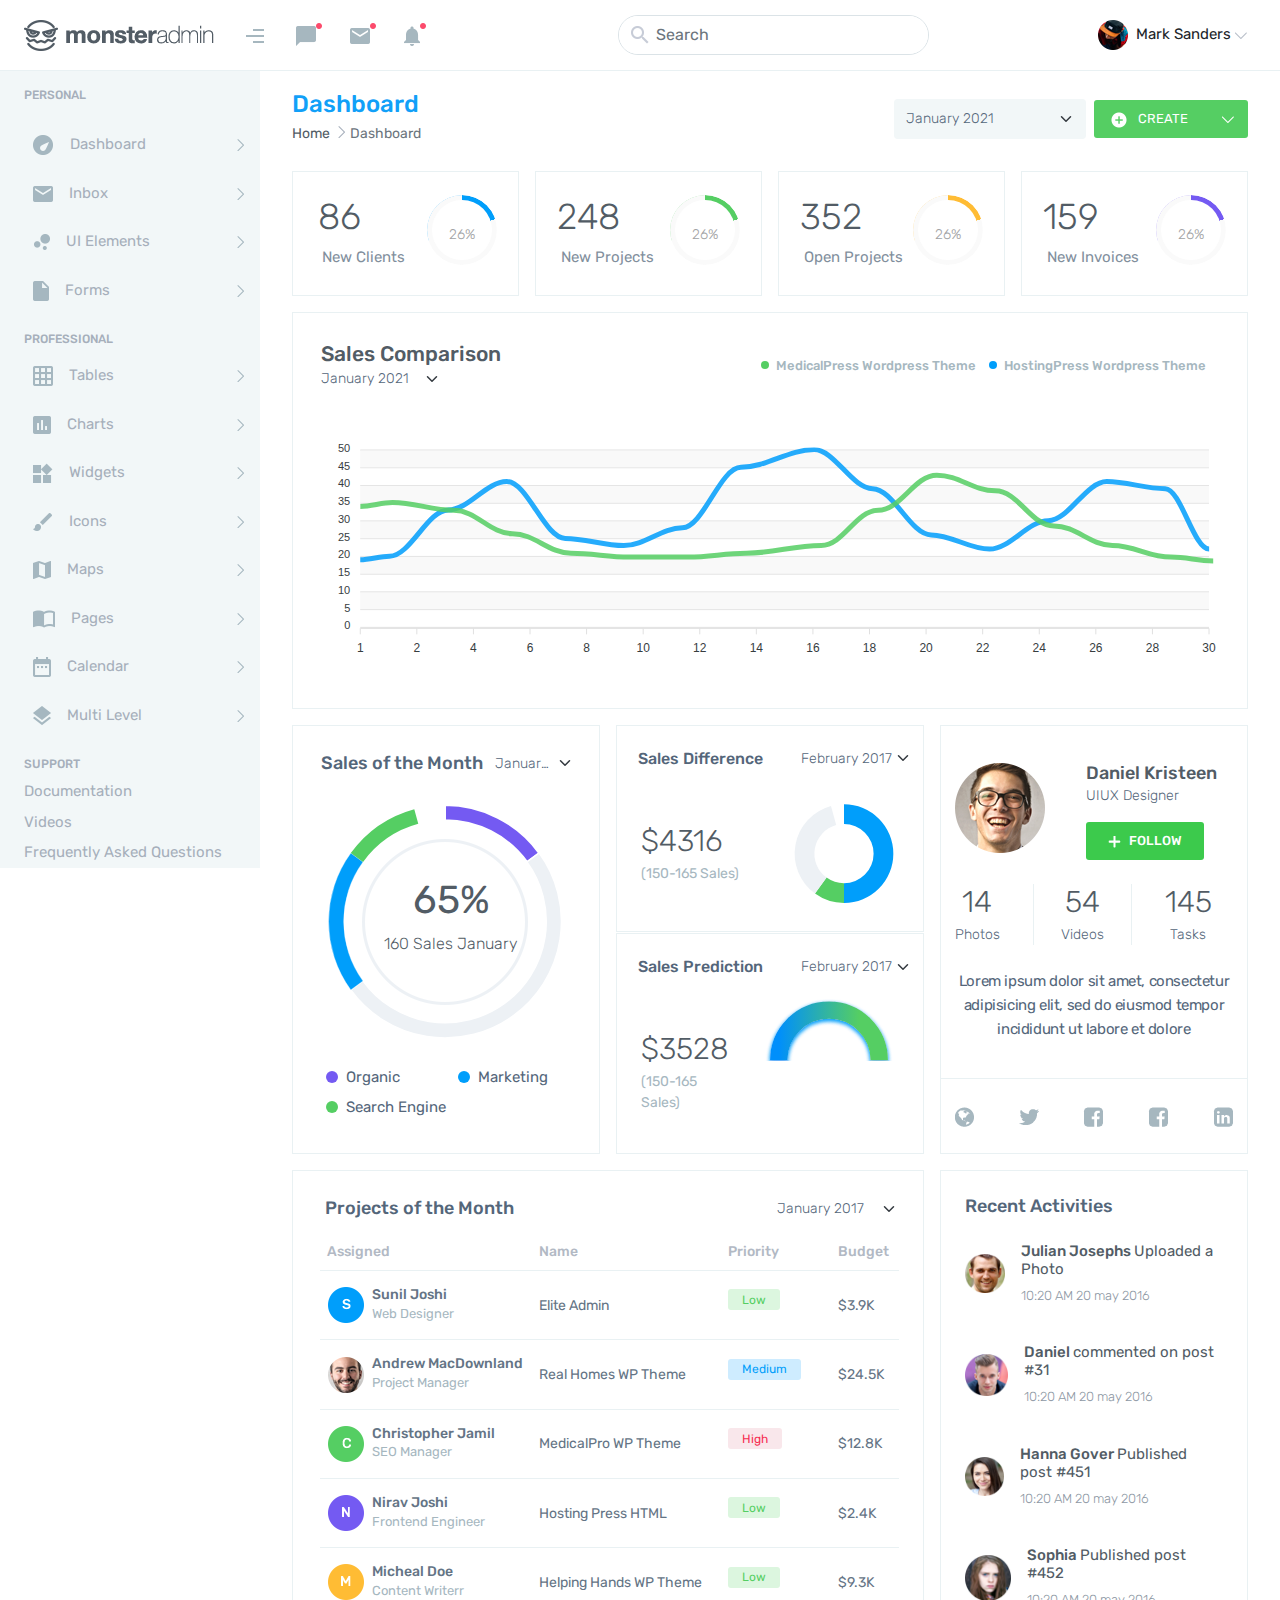
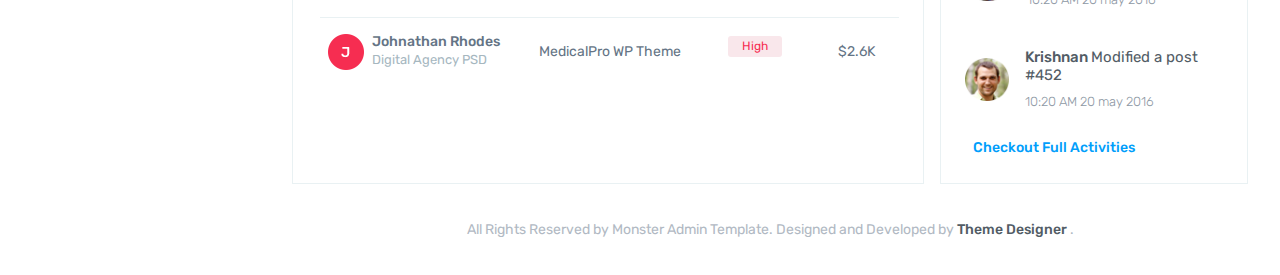
==== index.html @ 5b70e285 "Fixes." ====
<!doctype html>
<html lang="en">

<head>
  <!-- Required meta tags -->
  <meta charset="utf-8">
  <meta name="viewport" content="width=device-width, initial-scale=1">

  <!-- Bootstrap CSS -->
  <link href="css/style.min.css" rel="stylesheet">
  <link rel="stylesheet" href="https://cdnjs.cloudflare.com/ajax/libs/font-awesome/5.15.2/css/all.min.css">
  <link rel="stylesheet" href="./apexcharts-bundle/dist/apexcharts.css">
  <link rel="icon" type="image/png" href="./images/logo-icon.png" />
  <link rel="stylesheet" href="./css/css-chart.css">
  <title>Monster Admin</title>
</head>

<body>

  <header class="header-section fixed-top bg-white">
    <nav class="navbar navbar-expand-md navbar-light navbar-height p-0">
      <div class="container-fluid px-0 mx-4 position-relative">
        <div class="d-flex justify-content-between nav-width align-items-center">
          <a href="#" class="me-3 d-sm-none icon-hover toggle-sidebar"><img src="./images/collapse-btn.png" alt=""></a>
          <div class="vertically-center">
            <a class="navbar-brand set-logo" href="#"><img class="big-logo" src="./images/logo.png" alt=""><img
                class="small-logo" src="./images/logo-icon.png" alt=""></a>
          </div>
          <div class="vertically-center">
            <div class="d-none d-sm-block d-md-none"><img class="pe-2 pe-sm-3 search-icon1"
                src="./images/search-icon.png" alt="" data-bs-toggle="collapse" href="#collapseExample" role="button"
                aria-expanded="false" aria-controls="collapseExample">
            </div>
            <div>
              <button class="navbar-toggler shadow-none border-0 p-0" type="button" data-bs-toggle="collapse"
                data-bs-target="#navbarSupportedContent" aria-controls="navbarSupportedContent" aria-expanded="false"
                aria-label="Toggle navigation">
                <i class="fas fa-ellipsis-h"></i>
              </button>
            </div>
          </div>
        </div>
        <div class="collapse position-absolute nav-search-bar overflow-hidden w-100" id="collapseExample">
          <div class="input-group search-input-height">
            <span class="input-group-text bg-white border-0" id="basic-addon1"><img src="./images/search-icon.png"
                alt=""></span>
            <input type="text" class="form-control border-0 search-input shadow-none" placeholder="Search anything"
              aria-label="Username" aria-describedby="basic-addon1">
          </div>
        </div>


        <div class="collapse navbar-collapse" id="navbarSupportedContent">
          <a href="#" class="me-3 d-none d-md-block icon-hover collapse-btn"><img src="./images/collapse-btn.png"
              alt=""></a>
          <ul class="navbar-nav mb-0 d-flex flex-row">
            <li class="nav-item dropdown">
              <a class="nav-link mynav-link show-notification-dot ps-1 ps-lg-3" href="#" id="navbarDropdown"
                role="button" data-bs-toggle="dropdown" aria-expanded="false">
                <img class="icon-hover" src="./images/nav-msg.png" alt="">
              </a>
              <ul class="dropdown-menu position-absolute mydropdown-menu" aria-labelledby="navbarDropdown">
                <li><a class="dropdown-item" href="#">Action</a></li>
                <li><a class="dropdown-item" href="#">Another action</a></li>
                <li>
                  <hr class="dropdown-divider">
                </li>
                <li><a class="dropdown-item" href="#">Something else here</a></li>
              </ul>
            </li>
            <li class="nav-item dropdown">
              <a class="nav-link mynav-link show-notification-dot" href="#" id="navbarDropdown" role="button"
                data-bs-toggle="dropdown" aria-expanded="false">
                <img class="icon-hover" src="./images/nav-msgcover.png" alt="">
              </a>
              <ul class="dropdown-menu position-absolute mydropdown-menu" aria-labelledby="navbarDropdown">
                <li><a class="dropdown-item" href="#">Action</a></li>
                <li><a class="dropdown-item" href="#">Another action</a></li>
                <li>
                  <hr class="dropdown-divider">
                </li>
                <li><a class="dropdown-item" href="#">Something else here</a></li>
              </ul>
            </li>
            <li class="nav-item dropdown">
              <a class="nav-link mynav-link show-notification-dot" href="#" id="navbarDropdown" role="button"
                data-bs-toggle="dropdown" aria-expanded="false">
                <img class="icon-hover" src="./images/notification-bell.png" alt="">
              </a>
              <ul class="dropdown-menu position-absolute mydropdown-menu" aria-labelledby="navbarDropdown">
                <li><a class="dropdown-item" href="#">Action</a></li>
                <li><a class="dropdown-item" href="#">Another action</a></li>
                <li>
                  <hr class="dropdown-divider">
                </li>
                <li><a class="dropdown-item" href="#">Something else here</a></li>
              </ul>
            </li>
          </ul>
          <form action="" class="mx-auto ps-4 d-none d-md-block">
            <div class="input-group search-bar overflow-hidden ">
              <span class="input-group-text bg-white border-0 pe-2" id="basic-addon1"><img
                  src="./images/search-icon.png" alt=""></span>
              <input class="form-control border-0 shadow-none search-input" type="search" placeholder="Search"
                aria-label="Search">
            </div>
          </form>
          <div class="dropdown ms-auto ms-lg-0">
            <button class="btn shadow-none pe-0 pe-lg-2" type="button" id="dropdownMenuButton" data-bs-toggle="dropdown"
              aria-expanded="false">
              <img class="pe-1" src="./images/mark-propfile-pic.png" alt="">
              <span class="user-name d-none d-sm-inline">Mark Sanders</span>
              <img class="icon-hover" src="./images/dropdown-arrow.png" alt="">
            </button>
            <ul class="dropdown-menu dropdown-menu-end profile-dropdown-menu" aria-labelledby="dropdownMenuButton">
              <li><a class="dropdown-item" href="#">Action</a></li>
              <li><a class="dropdown-item" href="#">Another action</a></li>
              <li><a class="dropdown-item" href="#">Something else here</a></li>
            </ul>
          </div>
        </div>
      </div>
    </nav>
  </header>
  <!-----------------------------------------------
    Start sidebar
  ------------------------------------------------->
  <aside class="side-bar position-fixed minimize-sidebar">
    <div>
      <ul class="sidebar-style p-0">
        <li>
          <div class="d-flex w-100 sidebar-link ps-0 align-items-center">
            <span class="sidebar-title ps-4">PERSONAL</span>
            <span class="nav-small-cap">...</span>
          </div>
        </li>
        <li class="side-li ">
          <a href="#" class="text-decoration-none sidebar-link d-flex justify-content-between align-items-center">
            <div>
              <img class="icon-gap" src="./images/dashboard.png" alt="">
              <span>Dashboard</span>
            </div>
            <div><img class="me-3" src="./images/right-arrow.png" alt=""><img class="me-3 d-none blue-arrow"
                src="./images/dropdown-arrow.png" alt=""></div>
          </a>
          <ul class="list-style-none d-none">
            <li>
              <div class="d-flex justify-content-between w-100 side-sublink align-items-center">
                <a href="#" class="text-decoration-none sidebar-sublink">Minimal Version</a>
              </div>
              <div class="d-flex justify-content-between w-100 side-sublink align-items-center">
                <a href="#" class="text-decoration-none sidebar-sublink">Complexed One</a>
              </div>
              <div class="d-flex justify-content-between w-100 side-sublink align-items-center">
                <a href="#" class="text-decoration-none sidebar-sublink">Simple Version</a>
              </div>
            </li>
          </ul>
        </li>
        <li class="side-li">
          <a href="#" class="text-decoration-none sidebar-link d-flex justify-content-between align-items-center">
            <div>
              <img class="icon-gap" src="./images/inbox.png" alt="">
              <span>Inbox</span>
            </div>
            <div><img class="me-3" src="./images/right-arrow.png" alt=""><img class="me-3 d-none blue-arrow"
                src="./images/dropdown-arrow.png" alt=""></div>
          </a>
          <ul class="list-style-none d-none">
            <li>
              <div class="d-flex justify-content-between w-100 side-sublink align-items-center">
                <a href="#" class="text-decoration-none sidebar-sublink">Minimal Version</a>
              </div>
              <div class="d-flex justify-content-between w-100 side-sublink align-items-center">
                <a href="#" class="text-decoration-none sidebar-sublink">Complexed One</a>
              </div>
              <div class="d-flex justify-content-between w-100 side-sublink align-items-center">
                <a href="#" class="text-decoration-none sidebar-sublink">Simple Version</a>
              </div>
            </li>
          </ul>
        </li>
        <li class="side-li">
          <a href="#" class="text-decoration-none sidebar-link d-flex justify-content-between align-items-center">
            <div>
              <img class="icon-gap" src="./images/ui-elements.png" alt="">
              <span>UI Elements</span>
            </div>
            <div><img class="me-3" src="./images/right-arrow.png" alt=""><img class="me-3 d-none blue-arrow"
                src="./images/dropdown-arrow.png" alt=""></div>
          </a>
          <ul class="list-style-none d-none">
            <li>
              <div class="d-flex justify-content-between w-100 side-sublink align-items-center">
                <a href="#" class="text-decoration-none sidebar-sublink">Minimal Version</a>
              </div>
              <div class="d-flex justify-content-between w-100 side-sublink align-items-center">
                <a href="#" class="text-decoration-none sidebar-sublink">Complexed One</a>
              </div>
              <div class="d-flex justify-content-between w-100 side-sublink align-items-center">
                <a href="#" class="text-decoration-none sidebar-sublink">Simple Version</a>
              </div>
            </li>
          </ul>
        </li>
        <li class="side-li">
          <a href="#" class="text-decoration-none sidebar-link d-flex justify-content-between align-items-center">
            <div>
              <img class="icon-gap" src="./images/forms.png" alt="">
              <span>Forms</span>
            </div>
            <div><img class="me-3" src="./images/right-arrow.png" alt=""><img class="me-3 d-none blue-arrow"
                src="./images/dropdown-arrow.png" alt=""></div>
          </a>
          <ul class="list-style-none d-none">
            <li>
              <div class="d-flex justify-content-between w-100 side-sublink align-items-center">
                <a href="#" class="text-decoration-none sidebar-sublink">Minimal Version</a>
              </div>
              <div class="d-flex justify-content-between w-100 side-sublink align-items-center">
                <a href="#" class="text-decoration-none sidebar-sublink">Complexed One</a>
              </div>
              <div class="d-flex justify-content-between w-100 side-sublink align-items-center">
                <a href="#" class="text-decoration-none sidebar-sublink">Simple Version</a>
              </div>
            </li>
          </ul>
        </li>
        <li class="nav-divider"></li>
        <li>
          <div class="d-flex w-100 side-li align-items-center">
            <span class="sidebar-title ps-4">PROFESSIONAL</span>
            <span class="nav-small-cap">...</span>
          </div>
        </li>
        <li class="side-li">
          <a href="#" class="text-decoration-none sidebar-link d-flex justify-content-between align-items-center">
            <div>
              <img class="icon-gap" src="./images/tables.png" alt="">
              <span>Tables</span>
            </div>
            <div><img class="me-3" src="./images/right-arrow.png" alt=""><img class="me-3 d-none blue-arrow"
                src="./images/dropdown-arrow.png" alt=""></div>
          </a>
          <ul class="list-style-none d-none">
            <li>
              <div class="d-flex justify-content-between w-100 side-sublink align-items-center">
                <a href="#" class="text-decoration-none sidebar-sublink">Minimal Version</a>
              </div>
              <div class="d-flex justify-content-between w-100 side-sublink align-items-center">
                <a href="#" class="text-decoration-none sidebar-sublink">Complexed One</a>
              </div>
              <div class="d-flex justify-content-between w-100 side-sublink align-items-center">
                <a href="#" class="text-decoration-none sidebar-sublink">Simple Version</a>
              </div>
            </li>
          </ul>
        </li>
        <li class="side-li">
          <a href="#" class="text-decoration-none sidebar-link d-flex justify-content-between align-items-center">
            <div>
              <img class="icon-gap" src="./images/charts.png" alt="">
              <span>Charts</span>
            </div>
            <div><img class="me-3" src="./images/right-arrow.png" alt=""><img class="me-3 d-none blue-arrow"
                src="./images/dropdown-arrow.png" alt=""></div>
          </a>
          <ul class="list-style-none d-none">
            <li>
              <div class="d-flex justify-content-between w-100 side-sublink align-items-center">
                <a href="#" class="text-decoration-none sidebar-sublink">Minimal Version</a>
              </div>
              <div class="d-flex justify-content-between w-100 side-sublink align-items-center">
                <a href="#" class="text-decoration-none sidebar-sublink">Complexed One</a>
              </div>
              <div class="d-flex justify-content-between w-100 side-sublink align-items-center">
                <a href="#" class="text-decoration-none sidebar-sublink">Simple Version</a>
              </div>
            </li>
          </ul>
        </li>
        <li class="side-li">
          <a href="#" class="text-decoration-none sidebar-link d-flex justify-content-between align-items-center">
            <div>
              <img class="icon-gap" src="./images/widgets.png" alt="">
              <span>Widgets</span>
            </div>
            <div><img class="me-3" src="./images/right-arrow.png" alt=""><img class="me-3 d-none blue-arrow"
                src="./images/dropdown-arrow.png" alt=""></div>
          </a>
          <ul class="list-style-none d-none">
            <li>
              <div class="d-flex justify-content-between w-100 side-sublink align-items-center">
                <a href="#" class="text-decoration-none sidebar-sublink">Minimal Version</a>
              </div>
              <div class="d-flex justify-content-between w-100 side-sublink align-items-center">
                <a href="#" class="text-decoration-none sidebar-sublink">Complexed One</a>
              </div>
              <div class="d-flex justify-content-between w-100 side-sublink align-items-center">
                <a href="#" class="text-decoration-none sidebar-sublink">Simple Version</a>
              </div>
            </li>
          </ul>
        </li>
        <li class="side-li">
          <a href="#" class="text-decoration-none sidebar-link d-flex justify-content-between align-items-center">
            <div>
              <img class="icon-gap" src="./images/icons.png" alt="">
              <span>Icons</span>
            </div>
            <div><img class="me-3" src="./images/right-arrow.png" alt=""><img class="me-3 d-none blue-arrow"
                src="./images/dropdown-arrow.png" alt=""></div>
          </a>
          <ul class="list-style-none d-none">
            <li>
              <div class="d-flex justify-content-between w-100 side-sublink align-items-center">
                <a href="#" class="text-decoration-none sidebar-sublink">Minimal Version</a>
              </div>
              <div class="d-flex justify-content-between w-100 side-sublink align-items-center">
                <a href="#" class="text-decoration-none sidebar-sublink">Complexed One</a>
              </div>
              <div class="d-flex justify-content-between w-100 side-sublink align-items-center">
                <a href="#" class="text-decoration-none sidebar-sublink">Simple Version</a>
              </div>
            </li>
          </ul>
        </li>
        <li class="side-li">
          <a href="#" class="text-decoration-none sidebar-link d-flex justify-content-between align-items-center">
            <div>
              <img class="icon-gap" src="./images/map.png" alt="">
              <span>Maps</span>
            </div>
            <div><img class="me-3" src="./images/right-arrow.png" alt=""><img class="me-3 d-none blue-arrow"
                src="./images/dropdown-arrow.png" alt=""></div>
          </a>
          <ul class="list-style-none d-none">
            <li>
              <div class="d-flex justify-content-between w-100 side-sublink align-items-center">
                <a href="#" class="text-decoration-none sidebar-sublink">Minimal Version</a>
              </div>
              <div class="d-flex justify-content-between w-100 side-sublink align-items-center">
                <a href="#" class="text-decoration-none sidebar-sublink">Complexed One</a>
              </div>
              <div class="d-flex justify-content-between w-100 side-sublink align-items-center">
                <a href="#" class="text-decoration-none sidebar-sublink">Simple Version</a>
              </div>
            </li>
          </ul>
        </li>
        <li class="side-li">
          <a href="#" class="text-decoration-none sidebar-link d-flex justify-content-between align-items-center">
            <div>
              <img class="icon-gap" src="./images/pages.png" alt="">
              <span>Pages</span>
            </div>
            <div><img class="me-3" src="./images/right-arrow.png" alt=""><img class="me-3 d-none blue-arrow"
                src="./images/dropdown-arrow.png" alt=""></div>
          </a>
          <ul class="list-style-none d-none">
            <li>
              <div class="d-flex justify-content-between w-100 side-sublink align-items-center">
                <a href="#" class="text-decoration-none sidebar-sublink">Minimal Version</a>
              </div>
              <div class="d-flex justify-content-between w-100 side-sublink align-items-center">
                <a href="#" class="text-decoration-none sidebar-sublink">Complexed One</a>
              </div>
              <div class="d-flex justify-content-between w-100 side-sublink align-items-center">
                <a href="#" class="text-decoration-none sidebar-sublink">Simple Version</a>
              </div>
            </li>
          </ul>
        </li>
        <li class="side-li">
          <a href="#" class="text-decoration-none sidebar-link d-flex justify-content-between align-items-center">
            <div>
              <img class="icon-gap" src="./images/calender.png" alt="">
              <span>Calendar</span>
            </div>
            <div><img class="me-3" src="./images/right-arrow.png" alt=""><img class="me-3 d-none blue-arrow"
                src="./images/dropdown-arrow.png" alt=""></div>
          </a>
          <ul class="list-style-none d-none">
            <li>
              <div class="d-flex justify-content-between w-100 side-sublink align-items-center">
                <a href="#" class="text-decoration-none sidebar-sublink">Minimal Version</a>
              </div>
              <div class="d-flex justify-content-between w-100 side-sublink align-items-center">
                <a href="#" class="text-decoration-none sidebar-sublink">Complexed One</a>
              </div>
              <div class="d-flex justify-content-between w-100 side-sublink align-items-center">
                <a href="#" class="text-decoration-none sidebar-sublink">Simple Version</a>
              </div>
            </li>
          </ul>
        </li>
        <li class="side-li">
          <a href="#" class="text-decoration-none sidebar-link d-flex justify-content-between align-items-center">
            <div>
              <img class="icon-gap" src="./images/multilevel.png" alt="">
              <span>Multi Level</span>
            </div>
            <div><img class="me-3" src="./images/right-arrow.png" alt=""><img class="me-3 d-none blue-arrow"
                src="./images/dropdown-arrow.png" alt=""></div>
          </a>
          <ul class="list-style-none d-none">
            <li>
              <div class="d-flex justify-content-between w-100 side-sublink align-items-center">
                <a href="#" class="text-decoration-none sidebar-sublink">Minimal Version</a>
              </div>
              <div class="d-flex justify-content-between w-100 side-sublink align-items-center">
                <a href="#" class="text-decoration-none sidebar-sublink">Complexed One</a>
              </div>
              <div class="d-flex justify-content-between w-100 side-sublink align-items-center">
                <a href="#" class="text-decoration-none sidebar-sublink">Simple Version</a>
              </div>
            </li>
          </ul>
        </li>
        <li class="nav-divider"></li>
        <li>
          <div class="d-flex w-100 side-li align-items-center">
            <span class="sidebar-title ps-4">SUPPORT</span>
          </div>
        </li>
        <li class="side-li">
          <a href="#" class="d-flex justify-content-between w-100 support-li align-items-center text-decoration-none">
            <span class="support-link">Documentation</span>
          </a>
        </li>
        <li class="side-li">
          <a href="#" class="d-flex justify-content-between w-100 support-li align-items-center text-decoration-none">
            <span class="support-link">Videos</span>
          </a>
        </li>
        <li class="side-li">
          <a href="#" class="d-flex justify-content-between w-100 support-li align-items-center text-decoration-none">
            <span class="support-link">Frequently Asked Questions</span>
          </a>
        </li>
      </ul>
    </div>

  </aside>
  <!-----------------------------------------------
    End sidebar
  ------------------------------------------------->
  <div class="container-fluid px-0 overflow-hidden">
    <div class="main-containt">
      <!-----------------------------------------------
        Start Breadcrumb
      ------------------------------------------------->
      <div class="breadcrumb-section">
        <div class="d-flex flex-md-row flex-column">
          <div class="align-self-center">
            <h3 class="mb-0 dashboard-title">Dashboard</h3>
            <nav class="mb-1 pt-1" style="--bs-breadcrumb-divider: url(../images/right-arrow.png);"
              aria-label="breadcrumb">
              <ol class="breadcrumb mb-0">
                <li class="breadcrumb-item mybreadcrumb-item"><a href="#" class="text-decoration-none home">Home</a>
                </li>
                <li class="breadcrumb-item active mybreadcrumb-item">Dashboard</li>
              </ol>
            </nav>
          </div>

          <div class="mx-auto mx-md-0 ms-md-auto d-flex flex-sm-row flex-column align-items-center mt-3 mt-sm-0">
            <div class="me-2 my-3 my-sm-0 ">
              <select class="form-select shadow-none myselecet border-0" aria-label="Default select example">
                <option selected>January 2021</option>
                <option value="1">February 2021</option>
                <option value="2">March 2021</option>
                <option value="3">April 2021</option>
              </select>
            </div>
            <div>
              <div class="btn-group create-btn-group">
                <button type="button" class="btn text-white shadow-none text-uppercase c-btn-f ms-1 me-2"><img
                    class="me-2" src="./images/create-plus-icon.png" alt=""> Create</button>
                <button type="button" class="btn dropdown-toggle-split shadow-none" data-bs-toggle="dropdown"
                  aria-expanded="false">
                  <span class="visually-hidden">Toggle Dropdown</span>
                  <img class="px-1" src="./images/create-dropdown-arrow.png" alt="">
                </button>
                <ul class="dropdown-menu">
                  <li><a class="dropdown-item" href="#">Action</a></li>
                  <li><a class="dropdown-item" href="#">Another action</a></li>
                  <li><a class="dropdown-item" href="#">Something else here</a></li>
                  <li>
                    <hr class="dropdown-divider">
                  </li>
                  <li><a class="dropdown-item" href="#">Separated link</a></li>
                </ul>
              </div>
            </div>
          </div>
        </div>
      </div>
      <!-----------------------------------------------
        End Breadcrumb
      ------------------------------------------------->

      <!-----------------------------------------------
        Start progress section
      ------------------------------------------------->
      <div>
        <div class="row gx-3">
          <div class="col-xl-3 col-sm-6 mb-3">
            <div class="d-flex justify-content-between progress-box h-100">
              <div class="px-1">
                <h6 class="total-counts">86</h6>
                <p class="new-items mb-0 px-1">New Clients</p>
              </div>
              <div class="col text-end align-self-center">
                <div data-label="26%" class="css-bar mb-0 css-bar-info css-bar-20"></div>
                <!-- <div id="new-client"></div> -->
              </div>
            </div>
          </div>
          <div class="col-xl-3 col-sm-6 mb-3">
            <div class="d-flex progress-box justify-content-between h-100">
              <div>
                <h6 class="total-counts">248</h6>
                <p class="new-items mb-0 px-1">New Projects</p>
              </div>
              <div>
                <div class="col text-end align-self-center">
                  <div data-label="26%" class="css-bar mb-0 css-bar-success css-bar-20"></div>
                </div>
              </div>
            </div>
          </div>
          <div class="col-xl-3 col-sm-6 mb-3">
            <div class="d-flex progress-box justify-content-between h-100">
              <div>
                <h6 class="total-counts">352</h6>
                <p class="new-items mb-0 px-1">Open Projects</p>
              </div>
              <div>
                <div class="col text-end ">
                  <div data-label="26%" class="css-bar mb-0 css-bar-primary css-bar-20"></div>
                </div>
              </div>
            </div>
          </div>
          <div class="col-xl-3 col-sm-6 mb-3">
            <div class="d-flex progress-box justify-content-between h-100">
              <div>
                <h6 class="total-counts">159</h6>
                <p class="new-items mb-0 px-1">New Invoices</p>
              </div>
              <div>
                <div class="col text-end align-self-center">
                  <div data-label="26%" class="css-bar mb-0 css-bar-danger css-bar-20"></div>
                </div>
              </div>
            </div>
          </div>
        </div>
      </div>
      <!-----------------------------------------------
        End progress section
      ------------------------------------------------->

      <!-----------------------------------------------
        Start Sales Comparison
      ------------------------------------------------->
      <div>
        <div class="row">
          <div class="col-12">
            <div class="chart-box mb-3">
              <div class="chart-container">
                <div class="d-flex flex-md-row flex-column justify-content-between sale-comp">
                  <div>
                    <h4 class="chart-h mb-0">Sales Comparison</h4>
                    <select class="form-select shadow-none myselecet border-0 bg-white p-0 d-inline-block w-73"
                      aria-label="Default select example">
                      <option selected>January 2021</option>
                      <option value="1">February 2021</option>
                      <option value="2">March 2021</option>
                      <option value="3">April 2021</option>
                    </select>
                  </div>
                  <div class="d-flex flex-lg-row flex-column">
                    <div class="d-flex align-items-center">
                      <div class="green-dot"></div>
                      <p class="dot-p mb-0">MedicalPress Wordpress Theme</p>
                    </div>
                    <div class="d-flex align-items-center">
                      <div class="blue-dot"></div>
                      <p class="dot-p mb-0">HostingPress Wordpress Theme</p>
                    </div>
                  </div>
                </div>
                <div>
                  <!-- <img class="img-fluid w-100 mb-2" src="./images/chart.png" alt=""> -->
                  <div id="chart"></div>
                </div>
              </div>
            </div>
          </div>
        </div>
      </div>
      <!-----------------------------------------------
        End Sales Comparison
      ------------------------------------------------->

      <div>
        <div class="row gx-3">
          <div class="col-xl-8 mb-3">
            <div class="row gx-3 h-100">
              <!-----------------------------------------------
                Start Sales of the Month
              ------------------------------------------------->
              <div class="col-md-6 col-xl mb-3 mb-md-0">
                <div class="card-box h-100">
                  <div class="d-flex flex-sm-row  flex-column justify-content-between align-items-center">
                    <div>
                      <h4 class="c-title mb-0 text-nowrap">Sales of the Month</h4>
                    </div>
                    <div>
                      <select class="form-select card-select border-0 shadow-none text-truncate"
                        aria-label="Default select example">
                        <option selected>January 2017</option>
                        <option value="1">February 2017</option>
                        <option value="2">March 2017</option>
                        <option value="3">April 2017</option>
                      </select>
                    </div>
                  </div>
                  <div class="d-flex justify-content-center my-3">
                    <div class="position-relative">
                      <div class="set-ring d-sm-block d-none"><img class="img-fluid" src="./images/ring.png" alt=""></div>
                      <div class="total d-sm-block d-none">
                        <h4 class="total-per">65%</h4>
                        <p class="total-sale-jan">160 Sales January</p>
                      </div>
                      <div class="d-flex justify-content-sm-end justify-content-center" id="sale-of-the-month-chart"></div>
                    </div>
                  </div>
                  <div class="tags mb-2">
                    <div class="row">
                      <div class="col">
                        <div class="d-flex align-items-center mb-2 justify-content-center justify-content-sm-start">
                          <div class="b-purple-dot me-2"></div>
                          <p class="tag-p mb-0">Organic</p>
                        </div>
                      </div>
                      <div class="col">
                        <div class="d-flex align-items-center mb-2 justify-content-center justify-content-sm-start">
                          <div class="b-blue-dot me-2"></div>
                          <p class="tag-p mb-0">Marketing</p>
                        </div>
                      </div>
                    </div>
                    <div class="row">
                      <div class="col">
                        <div class="d-flex align-items-center justify-content-center justify-content-sm-start">
                          <div class="b-green-dot me-2"></div>
                          <p class="tag-p mb-0">Search Engine</p>
                        </div>
                      </div>
                    </div>
                  </div>
                </div>
              </div>
              <!-----------------------------------------------
                End Sales of the Month
              ------------------------------------------------->

              <!-----------------------------------------------
                Start Sales Difference
              ------------------------------------------------->
              <div class="col-md-6 col-xl">
                <div class="h-100 d-flex flex-column justify-content-between">
                  <div class="card-box px-md-0 py-3 mb-3 mb-md-0">
                    <div
                      class="d-flex flex-sm-row flex-column  justify-content-between align-items-center mb-3 mb-sm-4">
                      <div>
                        <h4 class="c-title c-s-title mb-0">Sales Difference</h4>
                      </div>
                      <div>
                        <select class="form-select card-select border-0 shadow-none"
                          aria-label="Default select example">
                          <option>January 2017</option>
                          <option selected value="1">February 2017</option>
                          <option value="2">March 2017</option>
                          <option value="3">April 2017</option>
                        </select>
                      </div>
                    </div>
                    <div class="d-flex justify-content-between flex-column flex-sm-row px-4 pe-xl-0 ">
                      <div class="py-4 text-sm-start text-center">
                        <h6 class="card-total-counts mb-1">$4316</h6>
                        <p class="total-sales mb-0">(150-165 Sales)</p>
                      </div>
                      <div>
                        <!-- <img class="pe-1 img-fluid" src="./images/sale-diffence.png" alt=""> -->
                        <div id="sale-diff-chart" class="d-flex justify-content-center"></div>
                      </div>
                    </div>
                  </div>
                  <div class="card-box px-md-0 py-3">
                    <div
                      class="d-flex flex-sm-row flex-column justify-content-between align-items-center mb-3 mb-sm-4">
                      <div>
                        <h4 class="c-title c-s-title mb-0">Sales Prediction</h4>
                      </div>
                      <div>
                        <select class="form-select card-select border-0 shadow-none"
                          aria-label="Default select example">
                          <option>January 2017</option>
                          <option selected value="1">February 2017</option>
                          <option value="2">March 2017</option>
                          <option value="3">April 2017</option>
                        </select>
                      </div>
                    </div>
                    <div class="d-flex justify-content-between flex-column flex-sm-row pe-xl-0 px-4">
                      <div class="py-4 text-sm-start text-center">
                        <h6 class="card-total-counts mb-1">$3528</h6>
                        <p class="total-sales mb-0">(150-165 Sales)</p>
                      </div>
                      <div>
                        <div id="sales-prediction" class="d-flex justify-content-center"></div>
                      </div>
                    </div>
                  </div>
                </div>


              </div>
              <!-----------------------------------------------
                End Sales Difference
              ------------------------------------------------->
            </div>
          </div>
          <!-----------------------------------------------
            Start Daniel Kristeen Profile
          ------------------------------------------------->
          <div class="col-xl-4">
            <div class="card-box side-p">
              <div class="d-flex flex-xl-row flex-column justify-content-between mt-3">
                <div class="d-flex justify-content-center mb-3 mb-xl-0">
                  <div><img class="img-fluid " src="./images/danil-pic.png" alt=""></div>
                </div>
                <div class="pe-xl-3 text-center text-xl-start ms-xl-3">
                  <a href="#" class="text-decoration-none">
                    <h4 class="daniel-pro mb-0 ps-0 text-nowrap">Daniel Kristeen</h4>
                  </a>
                  <p class="uiux-design">UIUX Designer</p>
                  <button class="btn follow-btn text-uppercase"><img class="me-2" src="./images/plus-icon.png"
                      alt="">Follow</button>
                </div>
              </div>

              <div class="d-flex my-4 justify-content-center justify-content-xl-start">
                <div class="text-center">
                  <h6 class="card-total-counts mb-1">14</h6>
                  <p class="p-tag mb-0">Photos</p>
                </div>
                <div class="seprator text-center">
                  <h6 class="card-total-counts mb-1">54</h6>
                  <p class="p-tag mb-0">Videos</p>
                </div>
                <div class="text-center">
                  <h6 class="card-total-counts mb-1">145</h6>
                  <p class="p-tag mb-0">Tasks</p>
                </div>
              </div>
              <p class="profile-p text-center">Lorem ipsum dolor sit amet, consectetur adipisicing elit, sed do eiusmod
                tempor incididunt ut labore et dolore
            </div>
            <div class="card-box border-top-0 side-p mb-3">
              <div class="d-flex  justify-content-around justify-content-xl-between py-1">
                <div class="icon-hover">
                  <a href="#"><img src="./images/earth.png" alt=""></a>
                </div>
                <div class="icon-hover">
                  <a href="#"><img src="./images/twitter.png" alt=""></a>
                </div>
                <div class="icon-hover">
                  <a href="#"><img src="./images/facebook.png" alt=""></a>
                </div>
                <div class="icon-hover">
                  <a href="#"><img src="./images/facebook.png" alt=""></a>
                </div>
                <div class="icon-hover">
                  <a href="#"><img src="./images/linkedin.png" alt=""></a>
                </div>
              </div>
            </div>
          </div>
          <!-----------------------------------------------
            End Daniel Kristeen Profile
          ------------------------------------------------->
        </div>
      </div>

      <div>
        <div class="row gx-3">
          <!-----------------------------------------------
            Start Projects of the Month
          ------------------------------------------------->
          <div class="col-xl-8 mb-3 mb-xl-0">
            <div class="card-box pb-0 overflow-auto h-100 px-sm-4">
              <div class="d-flex flex-sm-row flex-column justify-content-between align-items-center mb-2">
                <div>
                  <h4 class="c-title mb-0 ps-2">Projects of the Month</h4>
                </div>
                <div>
                  <select class="form-select card-select border-0 shadow-none select-position"
                    aria-label="Default select example">
                    <option selected>January 2017</option>
                    <option value="1">February 2017</option>
                    <option value="2">March 2017</option>
                    <option value="3">April 2017</option>
                  </select>
                </div>
              </div>
              <table class="table text-nowrap">
                <thead>
                  <tr class="">
                    <th class="table-header th-1" scope="col">Assigned</th>
                    <th class="table-header th-2" scope="col">Name</th>
                    <th class="table-header th-3" scope="col">Priority</th>
                    <th class="table-header th-4" scope="col">Budget</th>
                  </tr>
                </thead>

                <tbody>
                  <tr>
                    <td class="table-left-border">
                      <div class="d-flex align-items-center">
                        <div><img class="me-2" src="./images/sunil-pic.png" alt=""></div>
                        <div>
                          <a href="#" class="text-decoration-none">
                            <h4 class="mb-0 asigned-user-name">Sunil Joshi</h4>
                          </a>
                          <p class="user-work mb-0">Web Designer</p>
                        </div>
                      </div>
                    </td>
                    <td class="t-user-name align-middle">Elite Admin</td>
                    <td><span class="badge align-middle text-success bg-light-green">Low</span></td>
                    <td class="budget align-middle">$3.9K</td>
                  </tr>

                  <tr>
                    <td class="table-left-border">
                      <div class="d-flex align-items-center">
                        <div><img class="me-2" src="./images/andrev-pic.png" alt=""></div>
                        <div>
                          <a href="#" class="text-decoration-none">
                            <h4 class="mb-0 asigned-user-name">Andrew MacDownland</h4>
                          </a>
                          <p class="user-work mb-0">Project Manager</p>
                        </div>
                      </div>
                    </td>
                    <td class="t-user-name align-middle">Real Homes WP Theme</td>
                    <td><span class="badge text-primary bg-light-blue align-middle">Medium</span></td>
                    <td class="budget align-middle">$24.5K</td>
                  </tr>

                  <tr>
                    <td class="table-left-border">
                      <div class="d-flex align-items-center">
                        <div><img class="me-2" src="./images/charis-pic.png" alt=""></div>
                        <div>
                          <a href="#" class="text-decoration-none">
                            <h4 class="mb-0 asigned-user-name">Christopher Jamil</h4>
                          </a>
                          <p class="user-work mb-0">SEO Manager</p>
                        </div>
                      </div>
                    </td>
                    <td class="t-user-name align-middle">MedicalPro WP Theme</td>
                    <td><span class="badge align-middle text-danger bg-light-red">High</span></td>
                    <td class="budget align-middle">$12.8K</td>
                  </tr>

                  <tr>
                    <td class="table-left-border">
                      <div class="d-flex align-items-center">
                        <div><img class="me-2" src="./images/nirav-pic.png" alt=""></div>
                        <div>
                          <a href="#" class="text-decoration-none">
                            <h4 class="mb-0 asigned-user-name">Nirav Joshi</h4>
                          </a>
                          <p class="user-work mb-0">Frontend Engineer</p>
                        </div>
                      </div>
                    </td>
                    <td class="t-user-name align-middle">Hosting Press HTML</td>
                    <td><span class="badge align-middle text-success bg-light-green">Low</span></td>
                    <td class="budget align-middle">$2.4K</td>
                  </tr>

                  <tr>
                    <td class="table-left-border">
                      <div class="d-flex align-items-center">
                        <div><img class="me-2" src="./images/micheal-pic.png" alt=""></div>
                        <div>
                          <a href="#" class="text-decoration-none">
                            <h4 class="mb-0 asigned-user-name">Micheal Doe</h4>
                          </a>
                          <p class="user-work mb-0">Content Writerr</p>
                        </div>
                      </div>
                    </td>
                    <td class="t-user-name align-middle">Helping Hands WP Theme</td>
                    <td><span class="badge align-middle text-success bg-light-green">Low</span></td>
                    <td class="budget align-middle">$9.3K</td>
                  </tr>

                  <tr>
                    <td class="table-left-border border-bottom-0">
                      <div class="d-flex align-items-center">
                        <div><img class="me-2" src="./images/johnat-pic.png" alt=""></div>
                        <div>
                          <a href="#" class="text-decoration-none">
                            <h4 class="mb-0 asigned-user-name">Johnathan Rhodes</h4>
                          </a>
                          <p class="user-work mb-0">Digital Agency PSD</p>
                        </div>
                      </div>
                    </td>
                    <td class="t-user-name align-middle border-0">MedicalPro WP Theme</td>
                    <td class="border-0"><span class="align-middle text-danger bg-light-red badge">High</span></td>
                    <td class="budget border-0 align-middle">$2.6K</td>
                  </tr>
                </tbody>
              </table>
            </div>
          </div>
          <!-----------------------------------------------
            End Projects of the Month
          ------------------------------------------------->

          <!-----------------------------------------------
            Start Recent Activities
          ------------------------------------------------->
          <div class="col-xl-4">
            <div class="card-box px-sm-4">
              <div class="d-flex justify-content-center justify-content-sm-start">
                <h4 class="c-title mb-4 mt-1 ps-0">Recent Activities</h4>
              </div>
              <div class="d-flex align-items-center activities-margin">
                <div class="me-3"><img class="img-fluid" src="./images/jullian-pic.png" alt=""></div>
                <div>
                  <a href="#" class="text-decoration-none">
                    <h4 class="mb-0 recent-user-name mb-2">Julian Josephs <span class="activity-of-user">Uploaded a
                        Photo</span></h4>
                  </a>
                  <p class="date-time mb-0">10:20 AM 20 may 2016</p>
                </div>
              </div>
              <div class="d-flex align-items-center activities-margin">
                <div class="me-3"><img class="img-fluid" src="./images/daniel-pic.png" alt=""></div>
                <div>
                  <a href="#" class="text-decoration-none">
                    <h4 class="mb-0 recent-user-name mb-2">Daniel <span class="activity-of-user">commented on post
                        #31</span></h4>
                  </a>
                  <p class="date-time mb-0">10:20 AM 20 may 2016</p>
                </div>
              </div>
              <div class="d-flex align-items-center activities-margin">
                <div class="me-3"><img class="img-fluid" src="./images/hanna-pic.png" alt=""></div>
                <div>
                  <a href="#" class="text-decoration-none">
                    <h4 class="mb-0 recent-user-name mb-2">Hanna Gover <span class="activity-of-user">Published post
                        #451</span></h4>
                  </a>
                  <p class="date-time mb-0">10:20 AM 20 may 2016</p>
                </div>
              </div>
              <div class="d-flex align-items-center activities-margin">
                <div class="me-3"><img class="img-fluid" src="./images/sophia-pic.png" alt=""></div>
                <div>
                  <a href="#" class="text-decoration-none">
                    <h4 class="mb-0 recent-user-name mb-2">Sophia <span class="activity-of-user">Published post
                        #452</span></h4>
                  </a>
                  <p class="date-time mb-0">10:20 AM 20 may 2016</p>
                </div>
              </div>
              <div class="d-flex align-items-center mb-4">
                <div class="me-3"><img class="img-fluid" src="./images/krishan-pic.png" alt=""></div>
                <div>
                  <a href="#" class="text-decoration-none">
                    <h4 class="mb-0 recent-user-name mb-2">Krishnan <span class="activity-of-user">Modified a post
                        #452</span></h4>
                  </a>
                  <p class="date-time mb-0">10:20 AM 20 may 2016</p>
                </div>
              </div>
              <div class="checkout-link"><a href="#" class="full-activity-link text-decoration-none px-2">Checkout Full
                  Activities</a></div>
            </div>
          </div>
          <!-----------------------------------------------
            End Recent Activities
          ------------------------------------------------->
        </div>
      </div>

      <footer>
        <p class="footer-p text-center">All Rights Reserved by Monster Admin Template. Designed and Developed by <a
            href="#" class="text-decoration-none footer-theamdesigner">Theme Designer</a> .</p>
      </footer>
    </div>
  </div>

  <script src="./js/bootstrap.bundle.min.js"></script>
  <script src="./js/style.js"></script>
  <script src="./apexcharts-bundle/dist/apexcharts.js"></script>
  <script src="./js/dashboard1.js"></script>

  <script>

    
  </script>


  <!-- <script>
    var options = {
      series: [15, 50, 20, 15],
      chart: {
        width: 300,
        type: 'donut',
        plotOptions: {
          pie: {
            startAngle: 0,
            endAngle: 360,
            expandOnClick: true,
            offsetX: 0,
            offsetY: 0,
            customScale: 1,
            dataLabels: {
              offset: 0,
              minAngleToShowLabel: 10
            },
            donut: {
              size: '65%',
              background: 'transparent',
              labels: {
                show: true,
                name: {
                  show: true,
                  fontSize: '22px',
                  fontFamily: 'Helvetica, Arial, sans-serif',
                  fontWeight: 600,
                  color: undefined,
                  offsetY: -10,
                  formatter: function (val) {
                    return val
                  }
                },
                value: {
                  show: true,
                  fontSize: '16px',
                  fontFamily: 'Helvetica, Arial, sans-serif',
                  fontWeight: 400,
                  color: undefined,
                  offsetY: 16,
                  formatter: function (val) {
                    return val
                  }
                },
                total: {
                  show: true,
                  showAlways: true,
                  label: 'Total',
                  fontSize: '22px',
                  fontFamily: 'Helvetica, Arial, sans-serif',
                  fontWeight: 600,
                  color: '#373d3f',
                  formatter: function (w) {
                    return w.globals.seriesTotals.reduce((a, b) => {
                      return a + b
                    }, 0)
                  }
                }
              }
            }
          }
        }
      },
      fill: {
        colors: ['#745af2', '#edf1f5', '#009efb', '#55ce63'],
      },
      dataLabels: {
        enabled: false
      },
      responsive: [{
        breakpoint: 480,
        options: {
          chart: {
            width: 200
          },
          legend: {
            show: true
          }
        }
      }],
      legend: {
        position: 'right',
        offsetY: 0,
        height: 0,
        width: 0,
        show: false,
      }
    };

    var chart = new ApexCharts(document.querySelector("#sale-of-the-month-chart"), options);
    chart.render();
  </script> -->
</body>

</html>
---- apexcharts-bundle/dist/apexcharts.css ----
.apexcharts-canvas {
  position: relative;
  user-select: none;
  /* cannot give overflow: hidden as it will crop tooltips which overflow outside chart area */
}


/* scrollbar is not visible by default for legend, hence forcing the visibility */
.apexcharts-canvas ::-webkit-scrollbar {
  -webkit-appearance: none;
  width: 6px;
}

.apexcharts-canvas ::-webkit-scrollbar-thumb {
  border-radius: 4px;
  background-color: rgba(0, 0, 0, .5);
  box-shadow: 0 0 1px rgba(255, 255, 255, .5);
  -webkit-box-shadow: 0 0 1px rgba(255, 255, 255, .5);
}


.apexcharts-inner {
  position: relative;
}

.apexcharts-text tspan {
  font-family: inherit;
}

.legend-mouseover-inactive {
  transition: 0.15s ease all;
  opacity: 0.20;
}

.apexcharts-series-collapsed {
  opacity: 0;
}

.apexcharts-tooltip {
  border-radius: 5px;
  box-shadow: 2px 2px 6px -4px #999;
  cursor: default;
  font-size: 14px;
  left: 62px;
  opacity: 0;
  pointer-events: none;
  position: absolute;
  top: 20px;
  display: flex;
  flex-direction: column;
  overflow: hidden;
  white-space: nowrap;
  z-index: 12;
  transition: 0.15s ease all;
}

.apexcharts-tooltip.apexcharts-active {
  opacity: 1;
  transition: 0.15s ease all;
}

.apexcharts-tooltip.apexcharts-theme-light {
  border: 1px solid #e3e3e3;
  background: rgba(255, 255, 255, 0.96);
}

.apexcharts-tooltip.apexcharts-theme-dark {
  color: #fff;
  background: rgba(30, 30, 30, 0.8);
}

.apexcharts-tooltip * {
  font-family: inherit;
}


.apexcharts-tooltip-title {
  padding: 6px;
  font-size: 15px;
  margin-bottom: 4px;
}

.apexcharts-tooltip.apexcharts-theme-light .apexcharts-tooltip-title {
  background: #ECEFF1;
  border-bottom: 1px solid #ddd;
}

.apexcharts-tooltip.apexcharts-theme-dark .apexcharts-tooltip-title {
  background: rgba(0, 0, 0, 0.7);
  border-bottom: 1px solid #333;
}

.apexcharts-tooltip-text-value,
.apexcharts-tooltip-text-z-value {
  display: inline-block;
  font-weight: 600;
  margin-left: 5px;
}

.apexcharts-tooltip-text-z-label:empty,
.apexcharts-tooltip-text-z-value:empty {
  display: none;
}

.apexcharts-tooltip-text-value,
.apexcharts-tooltip-text-z-value {
  font-weight: 600;
}

.apexcharts-tooltip-marker {
  width: 12px;
  height: 12px;
  position: relative;
  top: 0px;
  margin-right: 10px;
  border-radius: 50%;
}

.apexcharts-tooltip-series-group {
  padding: 0 10px;
  display: none;
  text-align: left;
  justify-content: left;
  align-items: center;
}

.apexcharts-tooltip-series-group.apexcharts-active .apexcharts-tooltip-marker {
  opacity: 1;
}

.apexcharts-tooltip-series-group.apexcharts-active,
.apexcharts-tooltip-series-group:last-child {
  padding-bottom: 4px;
}

.apexcharts-tooltip-series-group-hidden {
  opacity: 0;
  height: 0;
  line-height: 0;
  padding: 0 !important;
}

.apexcharts-tooltip-y-group {
  padding: 6px 0 5px;
}

.apexcharts-tooltip-box, .apexcharts-custom-tooltip {
  padding: 4px 8px;
}

.apexcharts-tooltip-boxPlot {
  display: flex;
  flex-direction: column-reverse;
}

.apexcharts-tooltip-box>div {
  margin: 4px 0;
}

.apexcharts-tooltip-box span.value {
  font-weight: bold;
}

.apexcharts-tooltip-rangebar {
  padding: 5px 8px;
}

.apexcharts-tooltip-rangebar .category {
  font-weight: 600;
  color: #777;
}

.apexcharts-tooltip-rangebar .series-name {
  font-weight: bold;
  display: block;
  margin-bottom: 5px;
}

.apexcharts-xaxistooltip {
  opacity: 0;
  padding: 9px 10px;
  pointer-events: none;
  color: #373d3f;
  font-size: 13px;
  text-align: center;
  border-radius: 2px;
  position: absolute;
  z-index: 10;
  background: #ECEFF1;
  border: 1px solid #90A4AE;
  transition: 0.15s ease all;
}

.apexcharts-xaxistooltip.apexcharts-theme-dark {
  background: rgba(0, 0, 0, 0.7);
  border: 1px solid rgba(0, 0, 0, 0.5);
  color: #fff;
}

.apexcharts-xaxistooltip:after,
.apexcharts-xaxistooltip:before {
  left: 50%;
  border: solid transparent;
  content: " ";
  height: 0;
  width: 0;
  position: absolute;
  pointer-events: none;
}

.apexcharts-xaxistooltip:after {
  border-color: rgba(236, 239, 241, 0);
  border-width: 6px;
  margin-left: -6px;
}

.apexcharts-xaxistooltip:before {
  border-color: rgba(144, 164, 174, 0);
  border-width: 7px;
  margin-left: -7px;
}

.apexcharts-xaxistooltip-bottom:after,
.apexcharts-xaxistooltip-bottom:before {
  bottom: 100%;
}

.apexcharts-xaxistooltip-top:after,
.apexcharts-xaxistooltip-top:before {
  top: 100%;
}

.apexcharts-xaxistooltip-bottom:after {
  border-bottom-color: #ECEFF1;
}

.apexcharts-xaxistooltip-bottom:before {
  border-bottom-color: #90A4AE;
}

.apexcharts-xaxistooltip-bottom.apexcharts-theme-dark:after {
  border-bottom-color: rgba(0, 0, 0, 0.5);
}

.apexcharts-xaxistooltip-bottom.apexcharts-theme-dark:before {
  border-bottom-color: rgba(0, 0, 0, 0.5);
}

.apexcharts-xaxistooltip-top:after {
  border-top-color: #ECEFF1
}

.apexcharts-xaxistooltip-top:before {
  border-top-color: #90A4AE;
}

.apexcharts-xaxistooltip-top.apexcharts-theme-dark:after {
  border-top-color: rgba(0, 0, 0, 0.5);
}

.apexcharts-xaxistooltip-top.apexcharts-theme-dark:before {
  border-top-color: rgba(0, 0, 0, 0.5);
}

.apexcharts-xaxistooltip.apexcharts-active {
  opacity: 1;
  transition: 0.15s ease all;
}

.apexcharts-yaxistooltip {
  opacity: 0;
  padding: 4px 10px;
  pointer-events: none;
  color: #373d3f;
  font-size: 13px;
  text-align: center;
  border-radius: 2px;
  position: absolute;
  z-index: 10;
  background: #ECEFF1;
  border: 1px solid #90A4AE;
}

.apexcharts-yaxistooltip.apexcharts-theme-dark {
  background: rgba(0, 0, 0, 0.7);
  border: 1px solid rgba(0, 0, 0, 0.5);
  color: #fff;
}

.apexcharts-yaxistooltip:after,
.apexcharts-yaxistooltip:before {
  top: 50%;
  border: solid transparent;
  content: " ";
  height: 0;
  width: 0;
  position: absolute;
  pointer-events: none;
}

.apexcharts-yaxistooltip:after {
  border-color: rgba(236, 239, 241, 0);
  border-width: 6px;
  margin-top: -6px;
}

.apexcharts-yaxistooltip:before {
  border-color: rgba(144, 164, 174, 0);
  border-width: 7px;
  margin-top: -7px;
}

.apexcharts-yaxistooltip-left:after,
.apexcharts-yaxistooltip-left:before {
  left: 100%;
}

.apexcharts-yaxistooltip-right:after,
.apexcharts-yaxistooltip-right:before {
  right: 100%;
}

.apexcharts-yaxistooltip-left:after {
  border-left-color: #ECEFF1;
}

.apexcharts-yaxistooltip-left:before {
  border-left-color: #90A4AE;
}

.apexcharts-yaxistooltip-left.apexcharts-theme-dark:after {
  border-left-color: rgba(0, 0, 0, 0.5);
}

.apexcharts-yaxistooltip-left.apexcharts-theme-dark:before {
  border-left-color: rgba(0, 0, 0, 0.5);
}

.apexcharts-yaxistooltip-right:after {
  border-right-color: #ECEFF1;
}

.apexcharts-yaxistooltip-right:before {
  border-right-color: #90A4AE;
}

.apexcharts-yaxistooltip-right.apexcharts-theme-dark:after {
  border-right-color: rgba(0, 0, 0, 0.5);
}

.apexcharts-yaxistooltip-right.apexcharts-theme-dark:before {
  border-right-color: rgba(0, 0, 0, 0.5);
}

.apexcharts-yaxistooltip.apexcharts-active {
  opacity: 1;
}

.apexcharts-yaxistooltip-hidden {
  display: none;
}

.apexcharts-xcrosshairs,
.apexcharts-ycrosshairs {
  pointer-events: none;
  opacity: 0;
  transition: 0.15s ease all;
}

.apexcharts-xcrosshairs.apexcharts-active,
.apexcharts-ycrosshairs.apexcharts-active {
  opacity: 1;
  transition: 0.15s ease all;
}

.apexcharts-ycrosshairs-hidden {
  opacity: 0;
}

.apexcharts-selection-rect {
  cursor: move;
}

.svg_select_boundingRect, .svg_select_points_rot {
  pointer-events: none;
  opacity: 0;
  visibility: hidden;
}
.apexcharts-selection-rect + g .svg_select_boundingRect,
.apexcharts-selection-rect + g .svg_select_points_rot {
  opacity: 0;
  visibility: hidden;
}

.apexcharts-selection-rect + g .svg_select_points_l,
.apexcharts-selection-rect + g .svg_select_points_r {
  cursor: ew-resize;
  opacity: 1;
  visibility: visible;
}

.svg_select_points {
  fill: #efefef;
  stroke: #333;
  rx: 2;
}

.apexcharts-svg.apexcharts-zoomable.hovering-zoom {
  cursor: crosshair
}

.apexcharts-svg.apexcharts-zoomable.hovering-pan {
  cursor: move
}

.apexcharts-zoom-icon,
.apexcharts-zoomin-icon,
.apexcharts-zoomout-icon,
.apexcharts-reset-icon,
.apexcharts-pan-icon,
.apexcharts-selection-icon,
.apexcharts-menu-icon,
.apexcharts-toolbar-custom-icon {
  cursor: pointer;
  width: 20px;
  height: 20px;
  line-height: 24px;
  color: #6E8192;
  text-align: center;
}

.apexcharts-zoom-icon svg,
.apexcharts-zoomin-icon svg,
.apexcharts-zoomout-icon svg,
.apexcharts-reset-icon svg,
.apexcharts-menu-icon svg {
  fill: #6E8192;
}

.apexcharts-selection-icon svg {
  fill: #444;
  transform: scale(0.76)
}

.apexcharts-theme-dark .apexcharts-zoom-icon svg,
.apexcharts-theme-dark .apexcharts-zoomin-icon svg,
.apexcharts-theme-dark .apexcharts-zoomout-icon svg,
.apexcharts-theme-dark .apexcharts-reset-icon svg,
.apexcharts-theme-dark .apexcharts-pan-icon svg,
.apexcharts-theme-dark .apexcharts-selection-icon svg,
.apexcharts-theme-dark .apexcharts-menu-icon svg,
.apexcharts-theme-dark .apexcharts-toolbar-custom-icon svg {
  fill: #f3f4f5;
}

.apexcharts-canvas .apexcharts-zoom-icon.apexcharts-selected svg,
.apexcharts-canvas .apexcharts-selection-icon.apexcharts-selected svg,
.apexcharts-canvas .apexcharts-reset-zoom-icon.apexcharts-selected svg {
  fill: #008FFB;
}

.apexcharts-theme-light .apexcharts-selection-icon:not(.apexcharts-selected):hover svg,
.apexcharts-theme-light .apexcharts-zoom-icon:not(.apexcharts-selected):hover svg,
.apexcharts-theme-light .apexcharts-zoomin-icon:hover svg,
.apexcharts-theme-light .apexcharts-zoomout-icon:hover svg,
.apexcharts-theme-light .apexcharts-reset-icon:hover svg,
.apexcharts-theme-light .apexcharts-menu-icon:hover svg {
  fill: #333;
}

.apexcharts-selection-icon,
.apexcharts-menu-icon {
  position: relative;
}

.apexcharts-reset-icon {
  margin-left: 5px;
}

.apexcharts-zoom-icon,
.apexcharts-reset-icon,
.apexcharts-menu-icon {
  transform: scale(0.85);
}

.apexcharts-zoomin-icon,
.apexcharts-zoomout-icon {
  transform: scale(0.7)
}

.apexcharts-zoomout-icon {
  margin-right: 3px;
}

.apexcharts-pan-icon {
  transform: scale(0.62);
  position: relative;
  left: 1px;
  top: 0px;
}

.apexcharts-pan-icon svg {
  fill: #fff;
  stroke: #6E8192;
  stroke-width: 2;
}

.apexcharts-pan-icon.apexcharts-selected svg {
  stroke: #008FFB;
}

.apexcharts-pan-icon:not(.apexcharts-selected):hover svg {
  stroke: #333;
}

.apexcharts-toolbar {
  position: absolute;
  z-index: 11;
  max-width: 176px;
  text-align: right;
  border-radius: 3px;
  padding: 0px 6px 2px 6px;
  display: flex;
  justify-content: space-between;
  align-items: center;
}

.apexcharts-menu {
  background: #fff;
  position: absolute;
  top: 100%;
  border: 1px solid #ddd;
  border-radius: 3px;
  padding: 3px;
  right: 10px;
  opacity: 0;
  min-width: 110px;
  transition: 0.15s ease all;
  pointer-events: none;
}

.apexcharts-menu.apexcharts-menu-open {
  opacity: 1;
  pointer-events: all;
  transition: 0.15s ease all;
}

.apexcharts-menu-item {
  padding: 6px 7px;
  font-size: 12px;
  cursor: pointer;
}

.apexcharts-theme-light .apexcharts-menu-item:hover {
  background: #eee;
}

.apexcharts-theme-dark .apexcharts-menu {
  background: rgba(0, 0, 0, 0.7);
  color: #fff;
}

@media screen and (min-width: 768px) {
  .apexcharts-canvas:hover .apexcharts-toolbar {
    opacity: 1;
  }
}

.apexcharts-datalabel.apexcharts-element-hidden {
  opacity: 0;
}

.apexcharts-pie-label,
.apexcharts-datalabels,
.apexcharts-datalabel,
.apexcharts-datalabel-label,
.apexcharts-datalabel-value {
  cursor: default;
  pointer-events: none;
}

.apexcharts-pie-label-delay {
  opacity: 0;
  animation-name: opaque;
  animation-duration: 0.3s;
  animation-fill-mode: forwards;
  animation-timing-function: ease;
}

.apexcharts-canvas .apexcharts-element-hidden {
  opacity: 0;
}

.apexcharts-hide .apexcharts-series-points {
  opacity: 0;
}

.apexcharts-gridline,
.apexcharts-annotation-rect,
.apexcharts-tooltip .apexcharts-marker,
.apexcharts-area-series .apexcharts-area,
.apexcharts-line,
.apexcharts-zoom-rect,
.apexcharts-toolbar svg,
.apexcharts-area-series .apexcharts-series-markers .apexcharts-marker.no-pointer-events,
.apexcharts-line-series .apexcharts-series-markers .apexcharts-marker.no-pointer-events,
.apexcharts-radar-series path,
.apexcharts-radar-series polygon {
  pointer-events: none;
}


/* markers */

.apexcharts-marker {
  transition: 0.15s ease all;
}

@keyframes opaque {
  0% {
    opacity: 0;
  }
  100% {
    opacity: 1;
  }
}


/* Resize generated styles */

@keyframes resizeanim {
  from {
    opacity: 0;
  }
  to {
    opacity: 0;
  }
}

.resize-triggers {
  animation: 1ms resizeanim;
  visibility: hidden;
  opacity: 0;
}

.resize-triggers,
.resize-triggers>div,
.contract-trigger:before {
  content: " ";
  display: block;
  position: absolute;
  top: 0;
  left: 0;
  height: 100%;
  width: 100%;
  overflow: hidden;
}

.resize-triggers>div {
  background: #eee;
  overflow: auto;
}

.contract-trigger:before {
  width: 200%;
  height: 200%;
}
---- css/css-chart.css ----
/* -------------------------------------
 * Bar container
 * ------------------------------------- */

.css-bar {
    font-family: 'Rubik', sans-serif;
    position: relative;
    display: inline-block;
    border-radius: 50%;
    background-color: transparent;
    margin-bottom: 20px;
    -webkit-box-sizing: content-box;
    -moz-box-sizing: content-box;
    box-sizing: content-box;
    width: 70px;
    height: 70px;
    font-size: 14px;
}

.css-bar:after,
.css-bar>img {
    display: inline-block;
    position: absolute;
    top: 0;
    left: 0;
    border-radius: 50%;
    text-align: center;
    font-weight: 300;
    color: #a1a2a3;
}

.css-bar:after {
    content: attr(data-label);
    background-color: #fff;
    z-index: 1;
}

.css-bar>img {
    z-index: 2;
}

.css-bar:after,
.css-bar>img {
    width: 60px;
    height: 60px;
    margin-left: 5px;
    margin-top: 5px;
    line-height: 70px;
}

.css-bar.css-bar-0 {
    background-image: linear-gradient(90deg, #fafafa 50%, transparent 50%, transparent), linear-gradient(90deg, #2c63ff 50%, #fafafa 50%, #fafafa);
}

.css-bar.css-bar-5 {
    background-image: linear-gradient(90deg, #fafafa 50%, transparent 50%, transparent), linear-gradient(108deg, #2c63ff 50%, #fafafa 50%, #fafafa);
}

.css-bar.css-bar-10 {
    background-image: linear-gradient(90deg, #fafafa 50%, transparent 50%, transparent), linear-gradient(126deg, #2c63ff 50%, #fafafa 50%, #fafafa);
}

.css-bar.css-bar-15 {
    background-image: linear-gradient(90deg, #fafafa 50%, transparent 50%, transparent), linear-gradient(144deg, #2c63ff 50%, #fafafa 50%, #fafafa);
}

.css-bar.css-bar-20 {
    background-image: linear-gradient(90deg, #fafafa 50%, transparent 50%, transparent), linear-gradient(162deg, #2c63ff 50%, #fafafa 50%, #fafafa);
}

.css-bar.css-bar-25 {
    background-image: linear-gradient(90deg, #fafafa 50%, transparent 50%, transparent), linear-gradient(180deg, #2c63ff 50%, #fafafa 50%, #fafafa);
}

.css-bar.css-bar-30 {
    background-image: linear-gradient(90deg, #fafafa 50%, transparent 50%, transparent), linear-gradient(198deg, #2c63ff 50%, #fafafa 50%, #fafafa);
}

.css-bar.css-bar-35 {
    background-image: linear-gradient(90deg, #fafafa 50%, transparent 50%, transparent), linear-gradient(216deg, #2c63ff 50%, #fafafa 50%, #fafafa);
}

.css-bar.css-bar-40 {
    background-image: linear-gradient(90deg, #fafafa 50%, transparent 50%, transparent), linear-gradient(234deg, #2c63ff 50%, #fafafa 50%, #fafafa);
}

.css-bar.css-bar-45 {
    background-image: linear-gradient(90deg, #fafafa 50%, transparent 50%, transparent), linear-gradient(252deg, #2c63ff 50%, #fafafa 50%, #fafafa);
}

.css-bar.css-bar-50 {
    background-image: linear-gradient(270deg, #2c63ff 50%, transparent 50%, transparent), linear-gradient(270deg, #2c63ff 50%, #fafafa 50%, #fafafa);
}

.css-bar.css-bar-55 {
    background-image: linear-gradient(288deg, #2c63ff 50%, transparent 50%, transparent), linear-gradient(270deg, #2c63ff 50%, #fafafa 50%, #fafafa);
}

.css-bar.css-bar-60 {
    background-image: linear-gradient(306deg, #2c63ff 50%, transparent 50%, transparent), linear-gradient(270deg, #2c63ff 50%, #fafafa 50%, #fafafa);
}

.css-bar.css-bar-65 {
    background-image: linear-gradient(324deg, #2c63ff 50%, transparent 50%, transparent), linear-gradient(270deg, #2c63ff 50%, #fafafa 50%, #fafafa);
}

.css-bar.css-bar-70 {
    background-image: linear-gradient(342deg, #2c63ff 50%, transparent 50%, transparent), linear-gradient(270deg, #2c63ff 50%, #fafafa 50%, #fafafa);
}

.css-bar.css-bar-75 {
    background-image: linear-gradient(360deg, #2c63ff 50%, transparent 50%, transparent), linear-gradient(270deg, #2c63ff 50%, #fafafa 50%, #fafafa);
}

.css-bar.css-bar-80 {
    background-image: linear-gradient(378deg, #2c63ff 50%, transparent 50%, transparent), linear-gradient(270deg, #2c63ff 50%, #fafafa 50%, #fafafa);
}

.css-bar.css-bar-85 {
    background-image: linear-gradient(396deg, #2c63ff 50%, transparent 50%, transparent), linear-gradient(270deg, #2c63ff 50%, #fafafa 50%, #fafafa);
}

.css-bar.css-bar-90 {
    background-image: linear-gradient(414deg, #2c63ff 50%, transparent 50%, transparent), linear-gradient(270deg, #2c63ff 50%, #fafafa 50%, #fafafa);
}

.css-bar.css-bar-95 {
    background-image: linear-gradient(432deg, #2c63ff 50%, transparent 50%, transparent), linear-gradient(270deg, #2c63ff 50%, #fafafa 50%, #fafafa);
}

.css-bar.css-bar-100 {
    background-image: linear-gradient(450deg, #2c63ff 50%, transparent 50%, transparent), linear-gradient(270deg, #2c63ff 50%, #fafafa 50%, #fafafa);
}

.css-bar-primary.css-bar-0 {
    background-image: linear-gradient(90deg, #fafafa 50%, transparent 50%, transparent), linear-gradient(90deg, #2c63ff 50%, #fafafa 50%, #fafafa);
}

.css-bar-primary.css-bar-5 {
    background-image: linear-gradient(90deg, #fafafa 50%, transparent 50%, transparent), linear-gradient(108deg, #2c63ff 50%, #fafafa 50%, #fafafa);
}

.css-bar-primary.css-bar-10 {
    background-image: linear-gradient(90deg, #fafafa 50%, transparent 50%, transparent), linear-gradient(126deg, #2c63ff 50%, #fafafa 50%, #fafafa);
}

.css-bar-primary.css-bar-15 {
    background-image: linear-gradient(90deg, #fafafa 50%, transparent 50%, transparent), linear-gradient(144deg, #2c63ff 50%, #fafafa 50%, #fafafa);
}

.css-bar-primary.css-bar-20 {
    background-image: linear-gradient(90deg, #fafafa 50%, transparent 50%, transparent), linear-gradient(162deg, #ffbc34 50%, #fafafa 50%, #fafafa);
}

.css-bar-primary.css-bar-25 {
    background-image: linear-gradient(90deg, #fafafa 50%, transparent 50%, transparent), linear-gradient(180deg, #2c63ff 50%, #fafafa 50%, #fafafa);
}

.css-bar-primary.css-bar-30 {
    background-image: linear-gradient(90deg, #fafafa 50%, transparent 50%, transparent), linear-gradient(198deg, #2c63ff 50%, #fafafa 50%, #fafafa);
}

.css-bar-primary.css-bar-35 {
    background-image: linear-gradient(90deg, #fafafa 50%, transparent 50%, transparent), linear-gradient(216deg, #2c63ff 50%, #fafafa 50%, #fafafa);
}

.css-bar-primary.css-bar-40 {
    background-image: linear-gradient(90deg, #fafafa 50%, transparent 50%, transparent), linear-gradient(234deg, #2c63ff 50%, #fafafa 50%, #fafafa);
}

.css-bar-primary.css-bar-45 {
    background-image: linear-gradient(90deg, #fafafa 50%, transparent 50%, transparent), linear-gradient(252deg, #2c63ff 50%, #fafafa 50%, #fafafa);
}

.css-bar-primary.css-bar-50 {
    background-image: linear-gradient(270deg, #2c63ff 50%, transparent 50%, transparent), linear-gradient(270deg, #2c63ff 50%, #fafafa 50%, #fafafa);
}

.css-bar-primary.css-bar-55 {
    background-image: linear-gradient(288deg, #2c63ff 50%, transparent 50%, transparent), linear-gradient(270deg, #2c63ff 50%, #fafafa 50%, #fafafa);
}

.css-bar-primary.css-bar-60 {
    background-image: linear-gradient(306deg, #2c63ff 50%, transparent 50%, transparent), linear-gradient(270deg, #2c63ff 50%, #fafafa 50%, #fafafa);
}

.css-bar-primary.css-bar-65 {
    background-image: linear-gradient(324deg, #2c63ff 50%, transparent 50%, transparent), linear-gradient(270deg, #2c63ff 50%, #fafafa 50%, #fafafa);
}

.css-bar-primary.css-bar-70 {
    background-image: linear-gradient(342deg, #2c63ff 50%, transparent 50%, transparent), linear-gradient(270deg, #2c63ff 50%, #fafafa 50%, #fafafa);
}

.css-bar-primary.css-bar-75 {
    background-image: linear-gradient(360deg, #2c63ff 50%, transparent 50%, transparent), linear-gradient(270deg, #2c63ff 50%, #fafafa 50%, #fafafa);
}

.css-bar-primary.css-bar-80 {
    background-image: linear-gradient(378deg, #2c63ff 50%, transparent 50%, transparent), linear-gradient(270deg, #2c63ff 50%, #fafafa 50%, #fafafa);
}

.css-bar-primary.css-bar-85 {
    background-image: linear-gradient(396deg, #2c63ff 50%, transparent 50%, transparent), linear-gradient(270deg, #2c63ff 50%, #fafafa 50%, #fafafa);
}

.css-bar-primary.css-bar-90 {
    background-image: linear-gradient(414deg, #2c63ff 50%, transparent 50%, transparent), linear-gradient(270deg, #2c63ff 50%, #fafafa 50%, #fafafa);
}

.css-bar-primary.css-bar-95 {
    background-image: linear-gradient(432deg, #2c63ff 50%, transparent 50%, transparent), linear-gradient(270deg, #2c63ff 50%, #fafafa 50%, #fafafa);
}

.css-bar-primary.css-bar-100 {
    background-image: linear-gradient(450deg, #2c63ff 50%, transparent 50%, transparent), linear-gradient(270deg, #2c63ff 50%, #fafafa 50%, #fafafa);
}

.css-bar-success.css-bar-0 {
    background-image: linear-gradient(90deg, #fafafa 50%, transparent 50%, transparent), linear-gradient(90deg, #4fc3f7 50%, #fafafa 50%, #fafafa);
}

.css-bar-success.css-bar-5 {
    background-image: linear-gradient(90deg, #fafafa 50%, transparent 50%, transparent), linear-gradient(108deg, #4fc3f7 50%, #fafafa 50%, #fafafa);
}

.css-bar-success.css-bar-10 {
    background-image: linear-gradient(90deg, #fafafa 50%, transparent 50%, transparent), linear-gradient(126deg, #4fc3f7 50%, #fafafa 50%, #fafafa);
}

.css-bar-success.css-bar-15 {
    background-image: linear-gradient(90deg, #fafafa 50%, transparent 50%, transparent), linear-gradient(144deg, #4fc3f7 50%, #fafafa 50%, #fafafa);
}

.css-bar-success.css-bar-20 {
    background-image: linear-gradient(90deg, #fafafa 50%, transparent 50%, transparent), linear-gradient(162deg, #55ce63 50%, #fafafa 50%, #fafafa);
}

.css-bar-success.css-bar-25 {
    background-image: linear-gradient(90deg, #fafafa 50%, transparent 50%, transparent), linear-gradient(180deg, #4fc3f7 50%, #fafafa 50%, #fafafa);
}

.css-bar-success.css-bar-30 {
    background-image: linear-gradient(90deg, #fafafa 50%, transparent 50%, transparent), linear-gradient(198deg, #4fc3f7 50%, #fafafa 50%, #fafafa);
}

.css-bar-success.css-bar-35 {
    background-image: linear-gradient(90deg, #fafafa 50%, transparent 50%, transparent), linear-gradient(216deg, #4fc3f7 50%, #fafafa 50%, #fafafa);
}

.css-bar-success.css-bar-40 {
    background-image: linear-gradient(90deg, #fafafa 50%, transparent 50%, transparent), linear-gradient(234deg, #4fc3f7 50%, #fafafa 50%, #fafafa);
}

.css-bar-success.css-bar-45 {
    background-image: linear-gradient(90deg, #fafafa 50%, transparent 50%, transparent), linear-gradient(252deg, #4fc3f7 50%, #fafafa 50%, #fafafa);
}

.css-bar-success.css-bar-50 {
    background-image: linear-gradient(270deg, #4fc3f7 50%, transparent 50%, transparent), linear-gradient(270deg, #4fc3f7 50%, #fafafa 50%, #fafafa);
}

.css-bar-success.css-bar-55 {
    background-image: linear-gradient(288deg, #4fc3f7 50%, transparent 50%, transparent), linear-gradient(270deg, #4fc3f7 50%, #fafafa 50%, #fafafa);
}

.css-bar-success.css-bar-60 {
    background-image: linear-gradient(306deg, #4fc3f7 50%, transparent 50%, transparent), linear-gradient(270deg, #4fc3f7 50%, #fafafa 50%, #fafafa);
}

.css-bar-success.css-bar-65 {
    background-image: linear-gradient(324deg, #4fc3f7 50%, transparent 50%, transparent), linear-gradient(270deg, #4fc3f7 50%, #fafafa 50%, #fafafa);
}

.css-bar-success.css-bar-70 {
    background-image: linear-gradient(342deg, #4fc3f7 50%, transparent 50%, transparent), linear-gradient(270deg, #4fc3f7 50%, #fafafa 50%, #fafafa);
}

.css-bar-success.css-bar-75 {
    background-image: linear-gradient(360deg, #4fc3f7 50%, transparent 50%, transparent), linear-gradient(270deg, #4fc3f7 50%, #fafafa 50%, #fafafa);
}

.css-bar-success.css-bar-80 {
    background-image: linear-gradient(378deg, #4fc3f7 50%, transparent 50%, transparent), linear-gradient(270deg, #4fc3f7 50%, #fafafa 50%, #fafafa);
}

.css-bar-success.css-bar-85 {
    background-image: linear-gradient(396deg, #4fc3f7 50%, transparent 50%, transparent), linear-gradient(270deg, #4fc3f7 50%, #fafafa 50%, #fafafa);
}

.css-bar-success.css-bar-90 {
    background-image: linear-gradient(414deg, #4fc3f7 50%, transparent 50%, transparent), linear-gradient(270deg, #4fc3f7 50%, #fafafa 50%, #fafafa);
}

.css-bar-success.css-bar-95 {
    background-image: linear-gradient(432deg, #4fc3f7 50%, transparent 50%, transparent), linear-gradient(270deg, #4fc3f7 50%, #fafafa 50%, #fafafa);
}

.css-bar-success.css-bar-100 {
    background-image: linear-gradient(450deg, #4fc3f7 50%, transparent 50%, transparent), linear-gradient(270deg, #4fc3f7 50%, #fafafa 50%, #fafafa);
}

.css-bar-info.css-bar-0 {
    background-image: linear-gradient(90deg, #fafafa 50%, transparent 50%, transparent), linear-gradient(90deg, #1e88e5 50%, #fafafa 50%, #fafafa);
}

.css-bar-info.css-bar-5 {
    background-image: linear-gradient(90deg, #fafafa 50%, transparent 50%, transparent), linear-gradient(108deg, #1e88e5 50%, #fafafa 50%, #fafafa);
}

.css-bar-info.css-bar-10 {
    background-image: linear-gradient(90deg, #fafafa 50%, transparent 50%, transparent), linear-gradient(126deg, #1e88e5 50%, #fafafa 50%, #fafafa);
}

.css-bar-info.css-bar-15 {
    background-image: linear-gradient(90deg, #fafafa 50%, transparent 50%, transparent), linear-gradient(144deg, #1e88e5 50%, #fafafa 50%, #fafafa);
}

.css-bar-info.css-bar-20 {
    background-image: linear-gradient(90deg, #fafafa 50%, transparent 50%, transparent), linear-gradient(162deg, #009efb 50%, #fafafa 50%, #fafafa);
}

.css-bar-info.css-bar-25 {
    background-image: linear-gradient(90deg, #fafafa 50%, transparent 50%, transparent), linear-gradient(180deg, #1e88e5 50%, #fafafa 50%, #fafafa);
}

.css-bar-info.css-bar-30 {
    background-image: linear-gradient(90deg, #fafafa 50%, transparent 50%, transparent), linear-gradient(198deg, #1e88e5 50%, #fafafa 50%, #fafafa);
}

.css-bar-info.css-bar-35 {
    background-image: linear-gradient(90deg, #fafafa 50%, transparent 50%, transparent), linear-gradient(216deg, #1e88e5 50%, #fafafa 50%, #fafafa);
}

.css-bar-info.css-bar-40 {
    background-image: linear-gradient(90deg, #fafafa 50%, transparent 50%, transparent), linear-gradient(234deg, #1e88e5 50%, #fafafa 50%, #fafafa);
}

.css-bar-info.css-bar-45 {
    background-image: linear-gradient(90deg, #fafafa 50%, transparent 50%, transparent), linear-gradient(252deg, #1e88e5 50%, #fafafa 50%, #fafafa);
}

.css-bar-info.css-bar-50 {
    background-image: linear-gradient(270deg, #1e88e5 50%, transparent 50%, transparent), linear-gradient(270deg, #1e88e5 50%, #fafafa 50%, #fafafa);
}

.css-bar-info.css-bar-55 {
    background-image: linear-gradient(288deg, #1e88e5 50%, transparent 50%, transparent), linear-gradient(270deg, #1e88e5 50%, #fafafa 50%, #fafafa);
}

.css-bar-info.css-bar-60 {
    background-image: linear-gradient(306deg, #1e88e5 50%, transparent 50%, transparent), linear-gradient(270deg, #1e88e5 50%, #fafafa 50%, #fafafa);
}

.css-bar-info.css-bar-65 {
    background-image: linear-gradient(324deg, #1e88e5 50%, transparent 50%, transparent), linear-gradient(270deg, #1e88e5 50%, #fafafa 50%, #fafafa);
}

.css-bar-info.css-bar-70 {
    background-image: linear-gradient(342deg, #1e88e5 50%, transparent 50%, transparent), linear-gradient(270deg, #1e88e5 50%, #fafafa 50%, #fafafa);
}

.css-bar-info.css-bar-75 {
    background-image: linear-gradient(360deg, #1e88e5 50%, transparent 50%, transparent), linear-gradient(270deg, #1e88e5 50%, #fafafa 50%, #fafafa);
}

.css-bar-info.css-bar-80 {
    background-image: linear-gradient(378deg, #1e88e5 50%, transparent 50%, transparent), linear-gradient(270deg, #1e88e5 50%, #fafafa 50%, #fafafa);
}

.css-bar-info.css-bar-85 {
    background-image: linear-gradient(396deg, #1e88e5 50%, transparent 50%, transparent), linear-gradient(270deg, #1e88e5 50%, #fafafa 50%, #fafafa);
}

.css-bar-info.css-bar-90 {
    background-image: linear-gradient(414deg, #1e88e5 50%, transparent 50%, transparent), linear-gradient(270deg, #1e88e5 50%, #fafafa 50%, #fafafa);
}

.css-bar-info.css-bar-95 {
    background-image: linear-gradient(432deg, #1e88e5 50%, transparent 50%, transparent), linear-gradient(270deg, #1e88e5 50%, #fafafa 50%, #fafafa);
}

.css-bar-info.css-bar-100 {
    background-image: linear-gradient(450deg, #1e88e5 50%, transparent 50%, transparent), linear-gradient(270deg, #1e88e5 50%, #fafafa 50%, #fafafa);
}

.css-bar-warning.css-bar-0 {
    background-image: linear-gradient(90deg, #fafafa 50%, transparent 50%, transparent), linear-gradient(90deg, #ffbc34 50%, #fafafa 50%, #fafafa);
}

.css-bar-warning.css-bar-5 {
    background-image: linear-gradient(90deg, #fafafa 50%, transparent 50%, transparent), linear-gradient(108deg, #ffbc34 50%, #fafafa 50%, #fafafa);
}

.css-bar-warning.css-bar-10 {
    background-image: linear-gradient(90deg, #fafafa 50%, transparent 50%, transparent), linear-gradient(126deg, #ffbc34 50%, #fafafa 50%, #fafafa);
}

.css-bar-warning.css-bar-15 {
    background-image: linear-gradient(90deg, #fafafa 50%, transparent 50%, transparent), linear-gradient(144deg, #ffbc34 50%, #fafafa 50%, #fafafa);
}

.css-bar-warning.css-bar-20 {
    background-image: linear-gradient(90deg, #fafafa 50%, transparent 50%, transparent), linear-gradient(162deg, #ffbc34 50%, #fafafa 50%, #fafafa);
}

.css-bar-warning.css-bar-25 {
    background-image: linear-gradient(90deg, #fafafa 50%, transparent 50%, transparent), linear-gradient(180deg, #ffbc34 50%, #fafafa 50%, #fafafa);
}

.css-bar-warning.css-bar-30 {
    background-image: linear-gradient(90deg, #fafafa 50%, transparent 50%, transparent), linear-gradient(198deg, #ffbc34 50%, #fafafa 50%, #fafafa);
}

.css-bar-warning.css-bar-35 {
    background-image: linear-gradient(90deg, #fafafa 50%, transparent 50%, transparent), linear-gradient(216deg, #ffbc34 50%, #fafafa 50%, #fafafa);
}

.css-bar-warning.css-bar-40 {
    background-image: linear-gradient(90deg, #fafafa 50%, transparent 50%, transparent), linear-gradient(234deg, #ffbc34 50%, #fafafa 50%, #fafafa);
}

.css-bar-warning.css-bar-45 {
    background-image: linear-gradient(90deg, #fafafa 50%, transparent 50%, transparent), linear-gradient(252deg, #ffbc34 50%, #fafafa 50%, #fafafa);
}

.css-bar-warning.css-bar-50 {
    background-image: linear-gradient(270deg, #ffbc34 50%, transparent 50%, transparent), linear-gradient(270deg, #ffbc34 50%, #fafafa 50%, #fafafa);
}

.css-bar-warning.css-bar-55 {
    background-image: linear-gradient(288deg, #ffbc34 50%, transparent 50%, transparent), linear-gradient(270deg, #ffbc34 50%, #fafafa 50%, #fafafa);
}

.css-bar-warning.css-bar-60 {
    background-image: linear-gradient(306deg, #ffbc34 50%, transparent 50%, transparent), linear-gradient(270deg, #ffbc34 50%, #fafafa 50%, #fafafa);
}

.css-bar-warning.css-bar-65 {
    background-image: linear-gradient(324deg, #ffbc34 50%, transparent 50%, transparent), linear-gradient(270deg, #ffbc34 50%, #fafafa 50%, #fafafa);
}

.css-bar-warning.css-bar-70 {
    background-image: linear-gradient(342deg, #ffbc34 50%, transparent 50%, transparent), linear-gradient(270deg, #ffbc34 50%, #fafafa 50%, #fafafa);
}

.css-bar-warning.css-bar-75 {
    background-image: linear-gradient(360deg, #ffbc34 50%, transparent 50%, transparent), linear-gradient(270deg, #ffbc34 50%, #fafafa 50%, #fafafa);
}

.css-bar-warning.css-bar-80 {
    background-image: linear-gradient(378deg, #ffbc34 50%, transparent 50%, transparent), linear-gradient(270deg, #ffbc34 50%, #fafafa 50%, #fafafa);
}

.css-bar-warning.css-bar-85 {
    background-image: linear-gradient(396deg, #ffbc34 50%, transparent 50%, transparent), linear-gradient(270deg, #ffbc34 50%, #fafafa 50%, #fafafa);
}

.css-bar-warning.css-bar-90 {
    background-image: linear-gradient(414deg, #ffbc34 50%, transparent 50%, transparent), linear-gradient(270deg, #ffbc34 50%, #fafafa 50%, #fafafa);
}

.css-bar-warning.css-bar-95 {
    background-image: linear-gradient(432deg, #ffbc34 50%, transparent 50%, transparent), linear-gradient(270deg, #ffbc34 50%, #fafafa 50%, #fafafa);
}

.css-bar-warning.css-bar-100 {
    background-image: linear-gradient(450deg, #ffbc34 50%, transparent 50%, transparent), linear-gradient(270deg, #ffbc34 50%, #fafafa 50%, #fafafa);
}

.css-bar-danger.css-bar-0 {
    background-image: linear-gradient(90deg, #fafafa 50%, transparent 50%, transparent), linear-gradient(90deg, #fc4b6c 50%, #fafafa 50%, #fafafa);
}

.css-bar-danger.css-bar-5 {
    background-image: linear-gradient(90deg, #fafafa 50%, transparent 50%, transparent), linear-gradient(108deg, #fc4b6c 50%, #fafafa 50%, #fafafa);
}

.css-bar-danger.css-bar-10 {
    background-image: linear-gradient(90deg, #fafafa 50%, transparent 50%, transparent), linear-gradient(126deg, #fc4b6c 50%, #fafafa 50%, #fafafa);
}

.css-bar-danger.css-bar-15 {
    background-image: linear-gradient(90deg, #fafafa 50%, transparent 50%, transparent), linear-gradient(144deg, #fc4b6c 50%, #fafafa 50%, #fafafa);
}

.css-bar-danger.css-bar-20 {
    background-image: linear-gradient(90deg, #fafafa 50%, transparent 50%, transparent), linear-gradient(162deg, #745af2 50%, #fafafa 50%, #fafafa);
}

.css-bar-danger.css-bar-25 {
    background-image: linear-gradient(90deg, #fafafa 50%, transparent 50%, transparent), linear-gradient(180deg, #fc4b6c 50%, #fafafa 50%, #fafafa);
}

.css-bar-danger.css-bar-30 {
    background-image: linear-gradient(90deg, #fafafa 50%, transparent 50%, transparent), linear-gradient(198deg, #fc4b6c 50%, #fafafa 50%, #fafafa);
}

.css-bar-danger.css-bar-35 {
    background-image: linear-gradient(90deg, #fafafa 50%, transparent 50%, transparent), linear-gradient(216deg, #fc4b6c 50%, #fafafa 50%, #fafafa);
}

.css-bar-danger.css-bar-40 {
    background-image: linear-gradient(90deg, #fafafa 50%, transparent 50%, transparent), linear-gradient(234deg, #fc4b6c 50%, #fafafa 50%, #fafafa);
}

.css-bar-danger.css-bar-45 {
    background-image: linear-gradient(90deg, #fafafa 50%, transparent 50%, transparent), linear-gradient(252deg, #fc4b6c 50%, #fafafa 50%, #fafafa);
}

.css-bar-danger.css-bar-50 {
    background-image: linear-gradient(270deg, #fc4b6c 50%, transparent 50%, transparent), linear-gradient(270deg, #fc4b6c 50%, #fafafa 50%, #fafafa);
}

.css-bar-danger.css-bar-55 {
    background-image: linear-gradient(288deg, #fc4b6c 50%, transparent 50%, transparent), linear-gradient(270deg, #fc4b6c 50%, #fafafa 50%, #fafafa);
}

.css-bar-danger.css-bar-60 {
    background-image: linear-gradient(306deg, #fc4b6c 50%, transparent 50%, transparent), linear-gradient(270deg, #fc4b6c 50%, #fafafa 50%, #fafafa);
}

.css-bar-danger.css-bar-65 {
    background-image: linear-gradient(324deg, #fc4b6c 50%, transparent 50%, transparent), linear-gradient(270deg, #fc4b6c 50%, #fafafa 50%, #fafafa);
}

.css-bar-danger.css-bar-70 {
    background-image: linear-gradient(342deg, #fc4b6c 50%, transparent 50%, transparent), linear-gradient(270deg, #fc4b6c 50%, #fafafa 50%, #fafafa);
}

.css-bar-danger.css-bar-75 {
    background-image: linear-gradient(360deg, #fc4b6c 50%, transparent 50%, transparent), linear-gradient(270deg, #fc4b6c 50%, #fafafa 50%, #fafafa);
}

.css-bar-danger.css-bar-80 {
    background-image: linear-gradient(378deg, #fc4b6c 50%, transparent 50%, transparent), linear-gradient(270deg, #fc4b6c 50%, #fafafa 50%, #fafafa);
}

.css-bar-danger.css-bar-85 {
    background-image: linear-gradient(396deg, #fc4b6c 50%, transparent 50%, transparent), linear-gradient(270deg, #fc4b6c 50%, #fafafa 50%, #fafafa);
}

.css-bar-danger.css-bar-90 {
    background-image: linear-gradient(414deg, #fc4b6c 50%, transparent 50%, transparent), linear-gradient(270deg, #fc4b6c 50%, #fafafa 50%, #fafafa);
}

.css-bar-danger.css-bar-95 {
    background-image: linear-gradient(432deg, #fc4b6c 50%, transparent 50%, transparent), linear-gradient(270deg, #fc4b6c 50%, #fafafa 50%, #fafafa);
}

.css-bar-danger.css-bar-100 {
    background-image: linear-gradient(450deg, #fc4b6c 50%, transparent 50%, transparent), linear-gradient(270deg, #fc4b6c 50%, #fafafa 50%, #fafafa);
}





/* -- Radial Default -- */

.css-bar-default.css-bar-0 {
    background-image: linear-gradient(90deg, #fafafa 50%, transparent 50%, transparent), linear-gradient(90deg, #1e88e5 50%, #fafafa 50%, #fafafa);
}

.css-bar-default.css-bar-5 {
    background-image: linear-gradient(90deg, #fafafa 50%, transparent 50%, transparent), linear-gradient(108deg, #1e88e5 50%, #fafafa 50%, #fafafa);
}

.css-bar-default.css-bar-10 {
    background-image: linear-gradient(90deg, #fafafa 50%, transparent 50%, transparent), linear-gradient(126deg, #1e88e5 50%, #fafafa 50%, #fafafa);
}

.css-bar-default.css-bar-15 {
    background-image: linear-gradient(90deg, #fafafa 50%, transparent 50%, transparent), linear-gradient(144deg, #1e88e5 50%, #fafafa 50%, #fafafa);
}

.css-bar-default.css-bar-20 {
    background-image: linear-gradient(90deg, #fafafa 50%, transparent 50%, transparent), linear-gradient(162deg, #1e88e5 50%, #fafafa 50%, #fafafa);
}

.css-bar-default.css-bar-25 {
    background-image: linear-gradient(90deg, #fafafa 50%, transparent 50%, transparent), linear-gradient(180deg, #1e88e5 50%, #fafafa 50%, #fafafa);
}

.css-bar-default.css-bar-30 {
    background-image: linear-gradient(90deg, #fafafa 50%, transparent 50%, transparent), linear-gradient(198deg, #1e88e5 50%, #fafafa 50%, #fafafa);
}

.css-bar-default.css-bar-35 {
    background-image: linear-gradient(90deg, #fafafa 50%, transparent 50%, transparent), linear-gradient(216deg, #1e88e5 50%, #fafafa 50%, #fafafa);
}

.css-bar-default.css-bar-40 {
    background-image: linear-gradient(90deg, #fafafa 50%, transparent 50%, transparent), linear-gradient(234deg, #1e88e5 50%, #fafafa 50%, #fafafa);
}

.css-bar-default.css-bar-45 {
    background-image: linear-gradient(90deg, #fafafa 50%, transparent 50%, transparent), linear-gradient(252deg, #1e88e5 50%, #fafafa 50%, #fafafa);
}

.css-bar-default.css-bar-50 {
    background-image: linear-gradient(270deg, #1e88e5 50%, transparent 50%, transparent), linear-gradient(270deg, #1e88e5 50%, #fafafa 50%, #fafafa);
}

.css-bar-default.css-bar-55 {
    background-image: linear-gradient(288deg, #1e88e5 50%, transparent 50%, transparent), linear-gradient(270deg, #1e88e5 50%, #fafafa 50%, #fafafa);
}

.css-bar-default.css-bar-60 {
    background-image: linear-gradient(306deg, #1e88e5 50%, transparent 50%, transparent), linear-gradient(270deg, #1e88e5 50%, #fafafa 50%, #fafafa);
}

.css-bar-default.css-bar-65 {
    background-image: linear-gradient(324deg, #1e88e5 50%, transparent 50%, transparent), linear-gradient(270deg, #1e88e5 50%, #fafafa 50%, #fafafa);
}

.css-bar-default.css-bar-70 {
    background-image: linear-gradient(342deg, #1e88e5 50%, transparent 50%, transparent), linear-gradient(270deg, #1e88e5 50%, #fafafa 50%, #fafafa);
}

.css-bar-default.css-bar-75 {
    background-image: linear-gradient(360deg, #1e88e5 50%, transparent 50%, transparent), linear-gradient(270deg, #1e88e5 50%, #fafafa 50%, #fafafa);
}

.css-bar-default.css-bar-80 {
    background-image: linear-gradient(378deg, #1e88e5 50%, transparent 50%, transparent), linear-gradient(270deg, #1e88e5 50%, #fafafa 50%, #fafafa);
}

.css-bar-default.css-bar-85 {
    background-image: linear-gradient(396deg, #1e88e5 50%, transparent 50%, transparent), linear-gradient(270deg, #1e88e5 50%, #fafafa 50%, #fafafa);
}

.css-bar-default.css-bar-90 {
    background-image: linear-gradient(414deg, #1e88e5 50%, transparent 50%, transparent), linear-gradient(270deg, #1e88e5 50%, #fafafa 50%, #fafafa);
}

.css-bar-default.css-bar-95 {
    background-image: linear-gradient(432deg, #1e88e5 50%, transparent 50%, transparent), linear-gradient(270deg, #1e88e5 50%, #fafafa 50%, #fafafa);
}

.css-bar-default.css-bar-100 {
    background-image: linear-gradient(450deg, #1e88e5 50%, transparent 50%, transparent), linear-gradient(270deg, #1e88e5 50%, #fafafa 50%, #fafafa);
}






/* -- Radial Pink -- */

.css-bar-pink.css-bar-0 {
    background-image: linear-gradient(90deg, #fafafa 50%, transparent 50%, transparent), linear-gradient(90deg, #fd5e94 50%, #fafafa 50%, #fafafa);
}

.css-bar-pink.css-bar-5 {
    background-image: linear-gradient(90deg, #fafafa 50%, transparent 50%, transparent), linear-gradient(108deg, #fd5e94 50%, #fafafa 50%, #fafafa);
}

.css-bar-pink.css-bar-10 {
    background-image: linear-gradient(90deg, #fafafa 50%, transparent 50%, transparent), linear-gradient(126deg, #fd5e94 50%, #fafafa 50%, #fafafa);
}

.css-bar-pink.css-bar-15 {
    background-image: linear-gradient(90deg, #fafafa 50%, transparent 50%, transparent), linear-gradient(144deg, #fd5e94 50%, #fafafa 50%, #fafafa);
}

.css-bar-pink.css-bar-20 {
    background-image: linear-gradient(90deg, #fafafa 50%, transparent 50%, transparent), linear-gradient(162deg, #fd5e94 50%, #fafafa 50%, #fafafa);
}

.css-bar-pink.css-bar-25 {
    background-image: linear-gradient(90deg, #fafafa 50%, transparent 50%, transparent), linear-gradient(180deg, #fd5e94 50%, #fafafa 50%, #fafafa);
}

.css-bar-pink.css-bar-30 {
    background-image: linear-gradient(90deg, #fafafa 50%, transparent 50%, transparent), linear-gradient(198deg, #fd5e94 50%, #fafafa 50%, #fafafa);
}

.css-bar-pink.css-bar-35 {
    background-image: linear-gradient(90deg, #fafafa 50%, transparent 50%, transparent), linear-gradient(216deg, #fd5e94 50%, #fafafa 50%, #fafafa);
}

.css-bar-pink.css-bar-40 {
    background-image: linear-gradient(90deg, #fafafa 50%, transparent 50%, transparent), linear-gradient(234deg, #fd5e94 50%, #fafafa 50%, #fafafa);
}

.css-bar-pink.css-bar-45 {
    background-image: linear-gradient(90deg, #fafafa 50%, transparent 50%, transparent), linear-gradient(252deg, #fd5e94 50%, #fafafa 50%, #fafafa);
}

.css-bar-pink.css-bar-50 {
    background-image: linear-gradient(270deg, #fd5e94 50%, transparent 50%, transparent), linear-gradient(270deg, #fd5e94 50%, #fafafa 50%, #fafafa);
}

.css-bar-pink.css-bar-55 {
    background-image: linear-gradient(288deg, #fd5e94 50%, transparent 50%, transparent), linear-gradient(270deg, #fd5e94 50%, #fafafa 50%, #fafafa);
}

.css-bar-pink.css-bar-60 {
    background-image: linear-gradient(306deg, #fd5e94 50%, transparent 50%, transparent), linear-gradient(270deg, #fd5e94 50%, #fafafa 50%, #fafafa);
}

.css-bar-pink.css-bar-65 {
    background-image: linear-gradient(324deg, #fd5e94 50%, transparent 50%, transparent), linear-gradient(270deg, #fd5e94 50%, #fafafa 50%, #fafafa);
}

.css-bar-pink.css-bar-70 {
    background-image: linear-gradient(342deg, #fd5e94 50%, transparent 50%, transparent), linear-gradient(270deg, #fd5e94 50%, #fafafa 50%, #fafafa);
}

.css-bar-pink.css-bar-75 {
    background-image: linear-gradient(360deg, #fd5e94 50%, transparent 50%, transparent), linear-gradient(270deg, #fd5e94 50%, #fafafa 50%, #fafafa);
}

.css-bar-pink.css-bar-80 {
    background-image: linear-gradient(378deg, #fd5e94 50%, transparent 50%, transparent), linear-gradient(270deg, #fd5e94 50%, #fafafa 50%, #fafafa);
}

.css-bar-pink.css-bar-85 {
    background-image: linear-gradient(396deg, #fd5e94 50%, transparent 50%, transparent), linear-gradient(270deg, #fd5e94 50%, #fafafa 50%, #fafafa);
}

.css-bar-pink.css-bar-90 {
    background-image: linear-gradient(414deg, #fd5e94 50%, transparent 50%, transparent), linear-gradient(270deg, #fd5e94 50%, #fafafa 50%, #fafafa);
}

.css-bar-pink.css-bar-95 {
    background-image: linear-gradient(432deg, #fd5e94 50%, transparent 50%, transparent), linear-gradient(270deg, #fd5e94 50%, #fafafa 50%, #fafafa);
}

.css-bar-pink.css-bar-100 {
    background-image: linear-gradient(450deg, #1e88e5 50%, transparent 50%, transparent), linear-gradient(270deg, #fd5e94 50%, #fafafa 50%, #fafafa);
}






/* -- Radial Purple -- */

.css-bar-purple.css-bar-0 {
    background-image: linear-gradient(90deg, #fafafa 50%, transparent 50%, transparent), linear-gradient(90deg, #7266ba 50%, #fafafa 50%, #fafafa);
}

.css-bar-purple.css-bar-5 {
    background-image: linear-gradient(90deg, #fafafa 50%, transparent 50%, transparent), linear-gradient(108deg, #7266ba 50%, #fafafa 50%, #fafafa);
}

.css-bar-purple.css-bar-10 {
    background-image: linear-gradient(90deg, #fafafa 50%, transparent 50%, transparent), linear-gradient(126deg, #7266ba 50%, #fafafa 50%, #fafafa);
}

.css-bar-purple.css-bar-15 {
    background-image: linear-gradient(90deg, #fafafa 50%, transparent 50%, transparent), linear-gradient(144deg, #7266ba 50%, #fafafa 50%, #fafafa);
}

.css-bar-purple.css-bar-20 {
    background-image: linear-gradient(90deg, #fafafa 50%, transparent 50%, transparent), linear-gradient(162deg, #7266ba 50%, #fafafa 50%, #fafafa);
}

.css-bar-purple.css-bar-25 {
    background-image: linear-gradient(90deg, #fafafa 50%, transparent 50%, transparent), linear-gradient(180deg, #7266ba 50%, #fafafa 50%, #fafafa);
}

.css-bar-purple.css-bar-30 {
    background-image: linear-gradient(90deg, #fafafa 50%, transparent 50%, transparent), linear-gradient(198deg, #7266ba 50%, #fafafa 50%, #fafafa);
}

.css-bar-purple.css-bar-35 {
    background-image: linear-gradient(90deg, #fafafa 50%, transparent 50%, transparent), linear-gradient(216deg, #7266ba 50%, #fafafa 50%, #fafafa);
}

.css-bar-purple.css-bar-40 {
    background-image: linear-gradient(90deg, #fafafa 50%, transparent 50%, transparent), linear-gradient(234deg, #7266ba 50%, #fafafa 50%, #fafafa);
}

.css-bar-purple.css-bar-45 {
    background-image: linear-gradient(90deg, #fafafa 50%, transparent 50%, transparent), linear-gradient(252deg, #7266ba 50%, #fafafa 50%, #fafafa);
}

.css-bar-purple.css-bar-50 {
    background-image: linear-gradient(270deg, #7266ba 50%, transparent 50%, transparent), linear-gradient(270deg, #7266ba 50%, #fafafa 50%, #fafafa);
}

.css-bar-purple.css-bar-55 {
    background-image: linear-gradient(288deg, #7266ba 50%, transparent 50%, transparent), linear-gradient(270deg, #7266ba 50%, #fafafa 50%, #fafafa);
}

.css-bar-purple.css-bar-60 {
    background-image: linear-gradient(306deg, #7266ba 50%, transparent 50%, transparent), linear-gradient(270deg, #7266ba 50%, #fafafa 50%, #fafafa);
}

.css-bar-purple.css-bar-65 {
    background-image: linear-gradient(324deg, #7266ba 50%, transparent 50%, transparent), linear-gradient(270deg, #7266ba 50%, #fafafa 50%, #fafafa);
}

.css-bar-purple.css-bar-70 {
    background-image: linear-gradient(342deg, #7266ba 50%, transparent 50%, transparent), linear-gradient(270deg, #7266ba 50%, #fafafa 50%, #fafafa);
}

.css-bar-purple.css-bar-75 {
    background-image: linear-gradient(360deg, #7266ba 50%, transparent 50%, transparent), linear-gradient(270deg, #7266ba 50%, #fafafa 50%, #fafafa);
}

.css-bar-purple.css-bar-80 {
    background-image: linear-gradient(378deg, #7266ba 50%, transparent 50%, transparent), linear-gradient(270deg, #7266ba 50%, #fafafa 50%, #fafafa);
}

.css-bar-purple.css-bar-85 {
    background-image: linear-gradient(396deg, #7266ba 50%, transparent 50%, transparent), linear-gradient(270deg, #7266ba 50%, #fafafa 50%, #fafafa);
}

.css-bar-purple.css-bar-90 {
    background-image: linear-gradient(414deg, #7266ba 50%, transparent 50%, transparent), linear-gradient(270deg, #7266ba 50%, #fafafa 50%, #fafafa);
}

.css-bar-purple.css-bar-95 {
    background-image: linear-gradient(432deg, #7266ba 50%, transparent 50%, transparent), linear-gradient(270deg, #7266ba 50%, #fafafa 50%, #fafafa);
}

.css-bar-purple.css-bar-100 {
    background-image: linear-gradient(450deg, #7266ba 50%, transparent 50%, transparent), linear-gradient(270deg, #7266ba 50%, #fafafa 50%, #fafafa);
}






/* -- Radial Inverse -- */

.css-bar-inverse.css-bar-0 {
    background-image: linear-gradient(90deg, #fafafa 50%, transparent 50%, transparent), linear-gradient(90deg, #4c5667 50%, #fafafa 50%, #fafafa);
}

.css-bar-inverse.css-bar-5 {
    background-image: linear-gradient(90deg, #fafafa 50%, transparent 50%, transparent), linear-gradient(108deg, #4c5667 50%, #fafafa 50%, #fafafa);
}

.css-bar-inverse.css-bar-10 {
    background-image: linear-gradient(90deg, #fafafa 50%, transparent 50%, transparent), linear-gradient(126deg, #4c5667 50%, #fafafa 50%, #fafafa);
}

.css-bar-inverse.css-bar-15 {
    background-image: linear-gradient(90deg, #fafafa 50%, transparent 50%, transparent), linear-gradient(144deg, #4c5667 50%, #fafafa 50%, #fafafa);
}

.css-bar-inverse.css-bar-20 {
    background-image: linear-gradient(90deg, #fafafa 50%, transparent 50%, transparent), linear-gradient(162deg, #4c5667 50%, #fafafa 50%, #fafafa);
}

.css-bar-inverse.css-bar-25 {
    background-image: linear-gradient(90deg, #fafafa 50%, transparent 50%, transparent), linear-gradient(180deg, #4c5667 50%, #fafafa 50%, #fafafa);
}

.css-bar-inverse.css-bar-30 {
    background-image: linear-gradient(90deg, #fafafa 50%, transparent 50%, transparent), linear-gradient(198deg, #4c5667 50%, #fafafa 50%, #fafafa);
}

.css-bar-inverse.css-bar-35 {
    background-image: linear-gradient(90deg, #fafafa 50%, transparent 50%, transparent), linear-gradient(216deg, #4c5667 50%, #fafafa 50%, #fafafa);
}

.css-bar-inverse.css-bar-40 {
    background-image: linear-gradient(90deg, #fafafa 50%, transparent 50%, transparent), linear-gradient(234deg, #4c5667 50%, #fafafa 50%, #fafafa);
}

.css-bar-inverse.css-bar-45 {
    background-image: linear-gradient(90deg, #fafafa 50%, transparent 50%, transparent), linear-gradient(252deg, #4c5667 50%, #fafafa 50%, #fafafa);
}

.css-bar-inverse.css-bar-50 {
    background-image: linear-gradient(270deg, #4c5667 50%, transparent 50%, transparent), linear-gradient(270deg, #4c5667 50%, #fafafa 50%, #fafafa);
}

.css-bar-inverse.css-bar-55 {
    background-image: linear-gradient(288deg, #4c5667 50%, transparent 50%, transparent), linear-gradient(270deg, #4c5667 50%, #fafafa 50%, #fafafa);
}

.css-bar-inverse.css-bar-60 {
    background-image: linear-gradient(306deg, #4c5667 50%, transparent 50%, transparent), linear-gradient(270deg, #4c5667 50%, #fafafa 50%, #fafafa);
}

.css-bar-inverse.css-bar-65 {
    background-image: linear-gradient(324deg, #4c5667 50%, transparent 50%, transparent), linear-gradient(270deg, #4c5667 50%, #fafafa 50%, #fafafa);
}

.css-bar-inverse.css-bar-70 {
    background-image: linear-gradient(342deg, #4c5667 50%, transparent 50%, transparent), linear-gradient(270deg, #4c5667 50%, #fafafa 50%, #fafafa);
}

.css-bar-inverse.css-bar-75 {
    background-image: linear-gradient(360deg, #4c5667 50%, transparent 50%, transparent), linear-gradient(270deg, #4c5667 50%, #fafafa 50%, #fafafa);
}

.css-bar-inverse.css-bar-80 {
    background-image: linear-gradient(378deg, #4c5667 50%, transparent 50%, transparent), linear-gradient(270deg, #4c5667 50%, #fafafa 50%, #fafafa);
}

.css-bar-inverse.css-bar-85 {
    background-image: linear-gradient(396deg, #4c5667 50%, transparent 50%, transparent), linear-gradient(270deg, #4c5667 50%, #fafafa 50%, #fafafa);
}

.css-bar-inverse.css-bar-90 {
    background-image: linear-gradient(414deg, #4c5667 50%, transparent 50%, transparent), linear-gradient(270deg, #4c5667 50%, #fafafa 50%, #fafafa);
}

.css-bar-inverse.css-bar-95 {
    background-image: linear-gradient(432deg, #4c5667 50%, transparent 50%, transparent), linear-gradient(270deg, #4c5667 50%, #fafafa 50%, #fafafa);
}

.css-bar-inverse.css-bar-100 {
    background-image: linear-gradient(450deg, #4c5667 50%, transparent 50%, transparent), linear-gradient(270deg, #4c5667 50%, #fafafa 50%, #fafafa);
}

.css-bar-xlg {
    width: 223px;
    height: 223px;
    font-size: 20px;
}

.css-bar-xlg:after,
.css-bar-xlg>img {
    width: 213px;
    height: 213px;
    margin-left: 5px;
    margin-top: 5px;
    line-height: 30px;
}

.css-bar-lg {
    width: 100px;
    height: 100px;
    font-size: 20px;
    position: relative;
}

.css-bar-lg:after,
.css-bar-lg>img {
    width: 90px;
    height: 90px;
    margin-left: 5px;
    margin-top: 5px;
    line-height: 90px;
}

.css-bar-lg>img {
    width: 70px;
    height: 70px;
    margin-left: 15px;
    margin-top: 15px;
    line-height: 70px;
}

.css-bar>i {
    width: 70px;
    height: 70px;
    background: #fff;
    line-height: 70px;
    position: absolute;
    border-radius: 100%;
    text-align: center;
    margin-left: 5px;
    margin-top: 5px;
    left: 0px;
    right: 0px;
    z-index: 2;
    font-size: 27px;
    color: #a6b7bf;
}

.css-bar-sm {
    width: 50px;
    height: 50px;
    font-size: 12px;
}

.css-bar-sm:after,
.css-bar-sm>img {
    width: 40px;
    height: 40px;
    margin-left: 5px;
    margin-top: 5px;
    line-height: 40px;
}

.css-bar-xs {
    width: 30px;
    height: 30px;
    font-size: 8px;
}

.css-bar-xs:after,
.css-bar-xs>img {
    width: 24px;
    height: 24px;
    margin-left: 3px;
    margin-top: 3px;
    line-height: 21px;
}

.css-bar {
    background-clip: content-box;
}
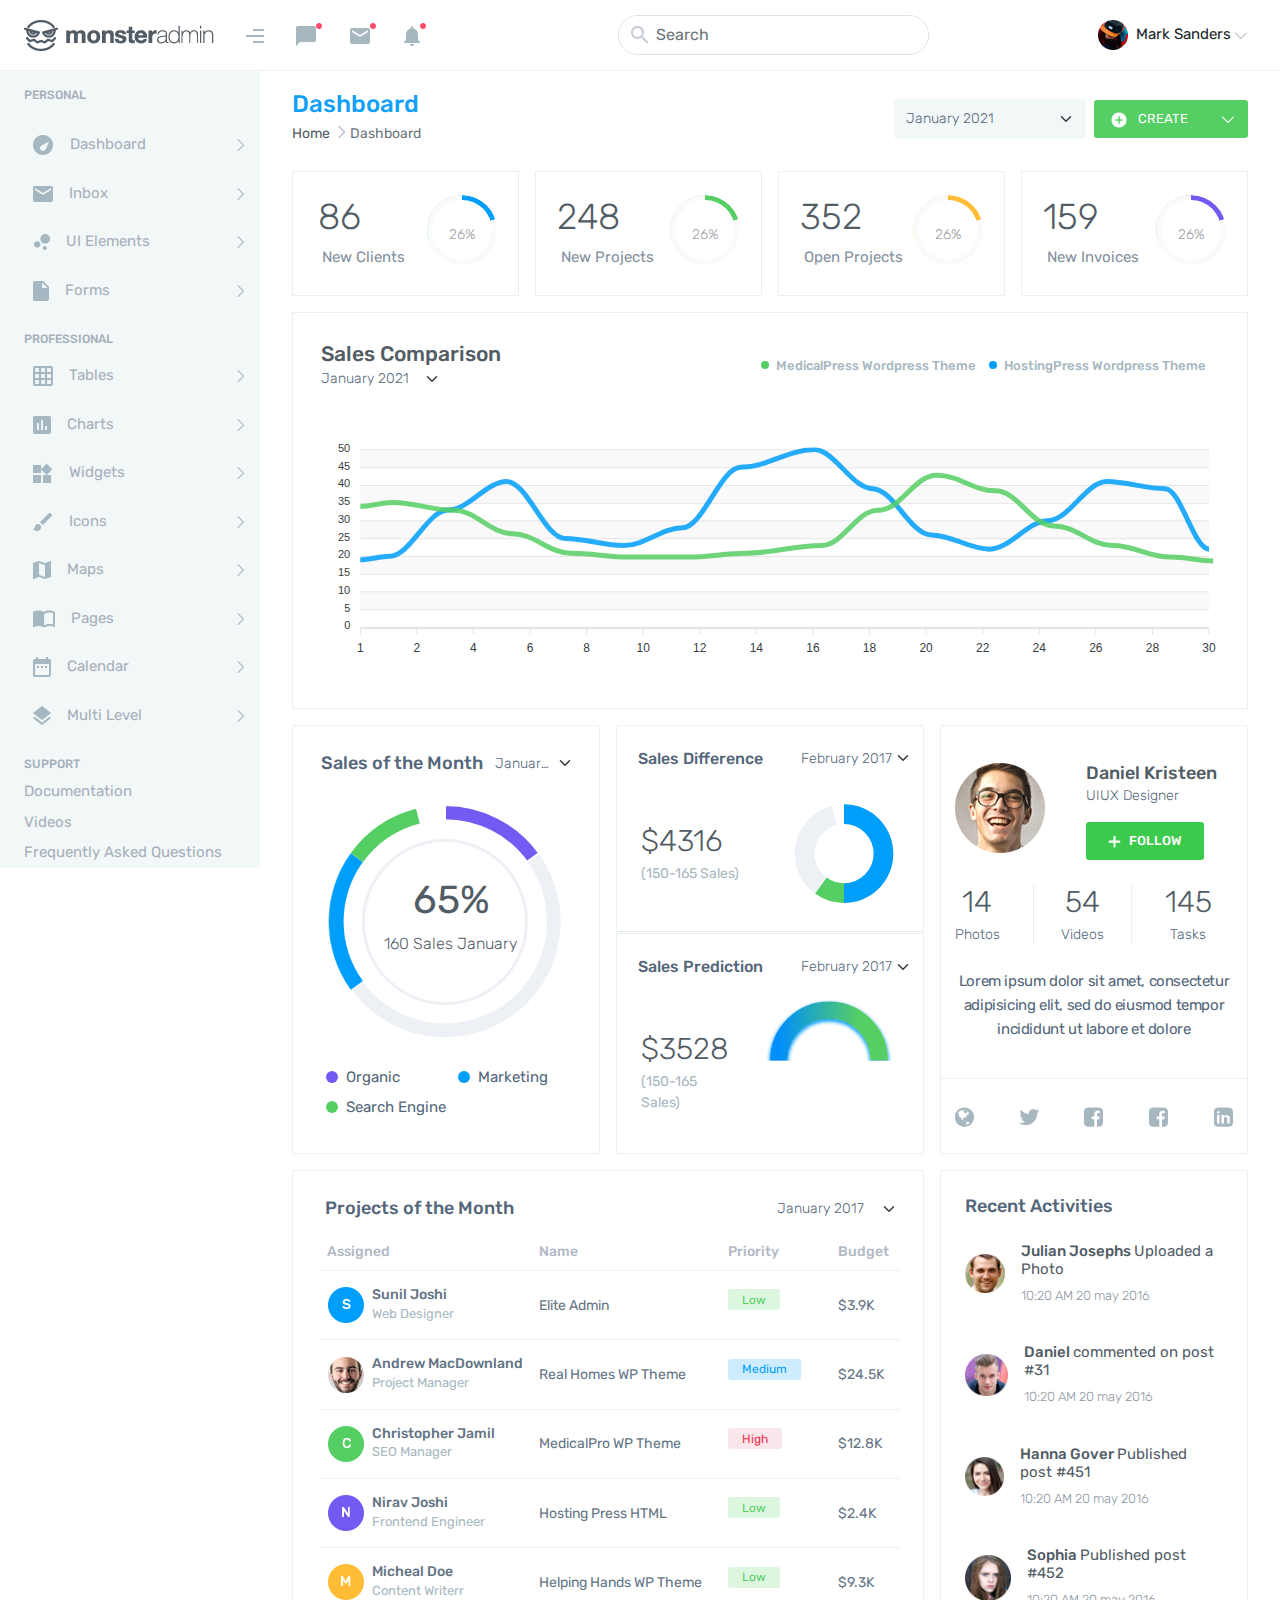
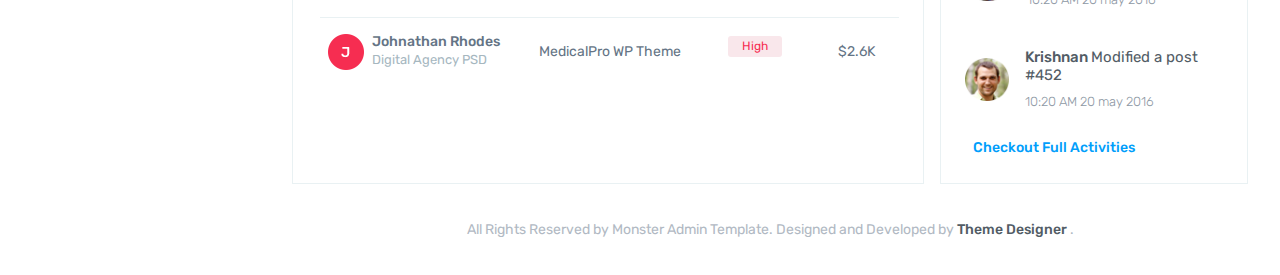
==== commit db0e30ac: "Fixes." ====
--- a/index.html
+++ b/index.html
@@ -146,10 +146,10 @@
           <ul class="list-style-none d-none">
             <li>
               <div class="d-flex justify-content-between w-100 side-sublink align-items-center">
-                <a href="#" class="text-decoration-none sidebar-sublink">Minimal Version</a>
-              </div>
-              <div class="d-flex justify-content-between w-100 side-sublink align-items-center">
-                <a href="#" class="text-decoration-none sidebar-sublink">Complexed One</a>
+                <a href="./index.html" class="text-decoration-none sidebar-sublink">Minimal Version</a>
+              </div>
+              <div class="d-flex justify-content-between w-100 side-sublink align-items-center">
+                <a href="./index2.html" class="text-decoration-none sidebar-sublink">Complexed One</a>
               </div>
               <div class="d-flex justify-content-between w-100 side-sublink align-items-center">
                 <a href="#" class="text-decoration-none sidebar-sublink">Simple Version</a>
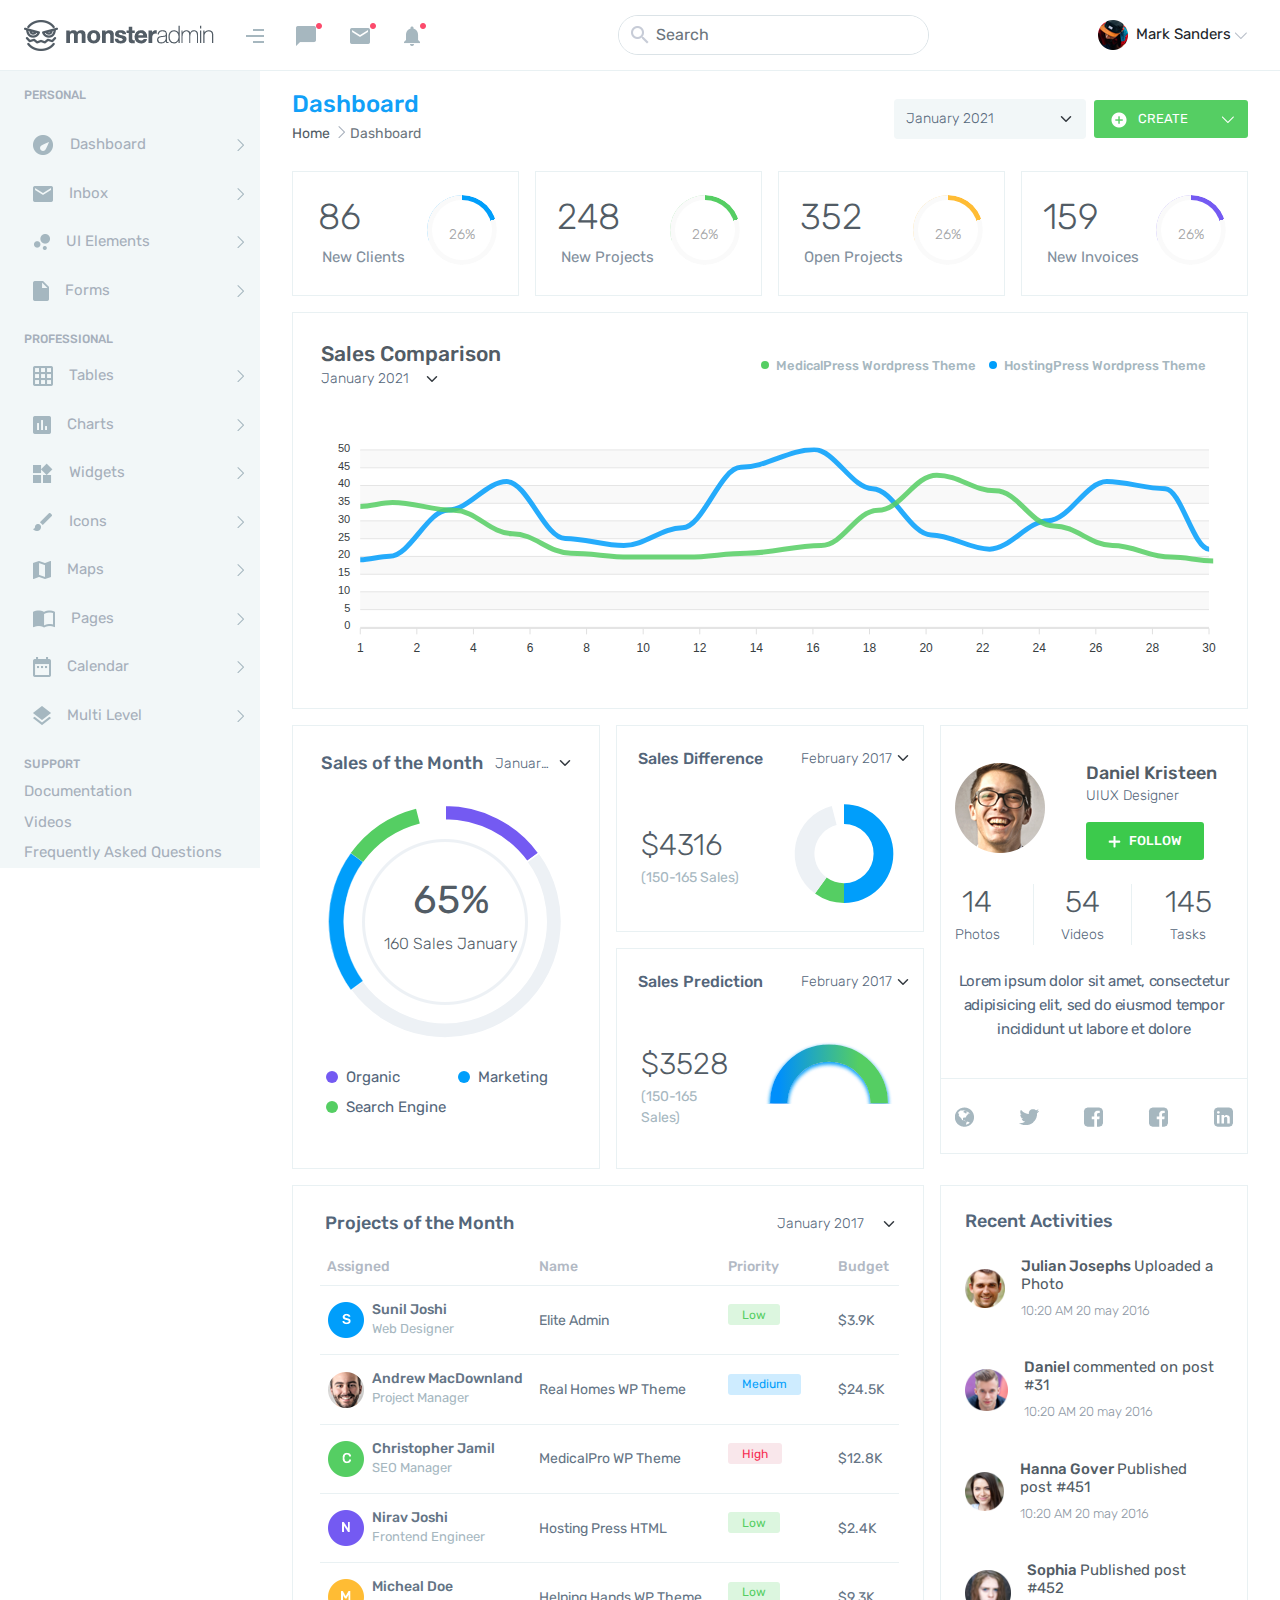
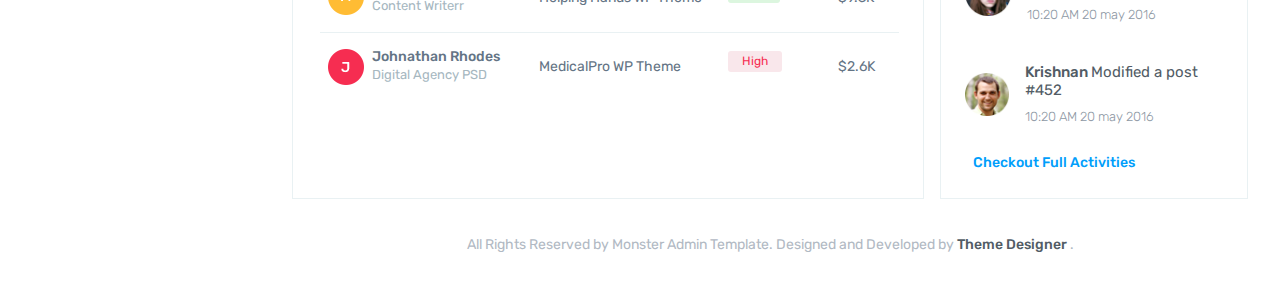
==== commit 5de8a126: "Fixes." ====
--- a/index.html
+++ b/index.html
@@ -673,9 +673,9 @@
               ------------------------------------------------->
               <div class="col-md-6 col-xl">
                 <div class="h-100 d-flex flex-column justify-content-between">
-                  <div class="card-box px-md-0 py-3 mb-3 mb-md-0">
+                  <div class="card-box px-md-0 py-3 mb-3">
                     <div
-                      class="d-flex flex-sm-row flex-column  justify-content-between align-items-center mb-3 mb-sm-4">
+                      class="d-flex flex-sm-row flex-column  justify-content-between align-items-center mb-2 mb-sm-4">
                       <div>
                         <h4 class="c-title c-s-title mb-0">Sales Difference</h4>
                       </div>
@@ -689,8 +689,8 @@
                         </select>
                       </div>
                     </div>
-                    <div class="d-flex justify-content-between flex-column flex-sm-row px-4 pe-xl-0 ">
-                      <div class="py-4 text-sm-start text-center">
+                    <div class="d-flex justify-content-between flex-column flex-sm-row px-4 pe-xl-0 align-items-center">
+                      <div class="py-sm-4 py-3 text-sm-start text-center">
                         <h6 class="card-total-counts mb-1">$4316</h6>
                         <p class="total-sales mb-0">(150-165 Sales)</p>
                       </div>
@@ -702,7 +702,7 @@
                   </div>
                   <div class="card-box px-md-0 py-3">
                     <div
-                      class="d-flex flex-sm-row flex-column justify-content-between align-items-center mb-3 mb-sm-4">
+                      class="d-flex flex-sm-row flex-column justify-content-between align-items-center mb-2 mb-sm-4">
                       <div>
                         <h4 class="c-title c-s-title mb-0">Sales Prediction</h4>
                       </div>
@@ -716,8 +716,8 @@
                         </select>
                       </div>
                     </div>
-                    <div class="d-flex justify-content-between flex-column flex-sm-row pe-xl-0 px-4">
-                      <div class="py-4 text-sm-start text-center">
+                    <div class="d-flex justify-content-between flex-column flex-sm-row pe-xl-0 px-4 align-items-center">
+                      <div class="py-sm-4 py-4 text-sm-start text-center">
                         <h6 class="card-total-counts mb-1">$3528</h6>
                         <p class="total-sales mb-0">(150-165 Sales)</p>
                       </div>
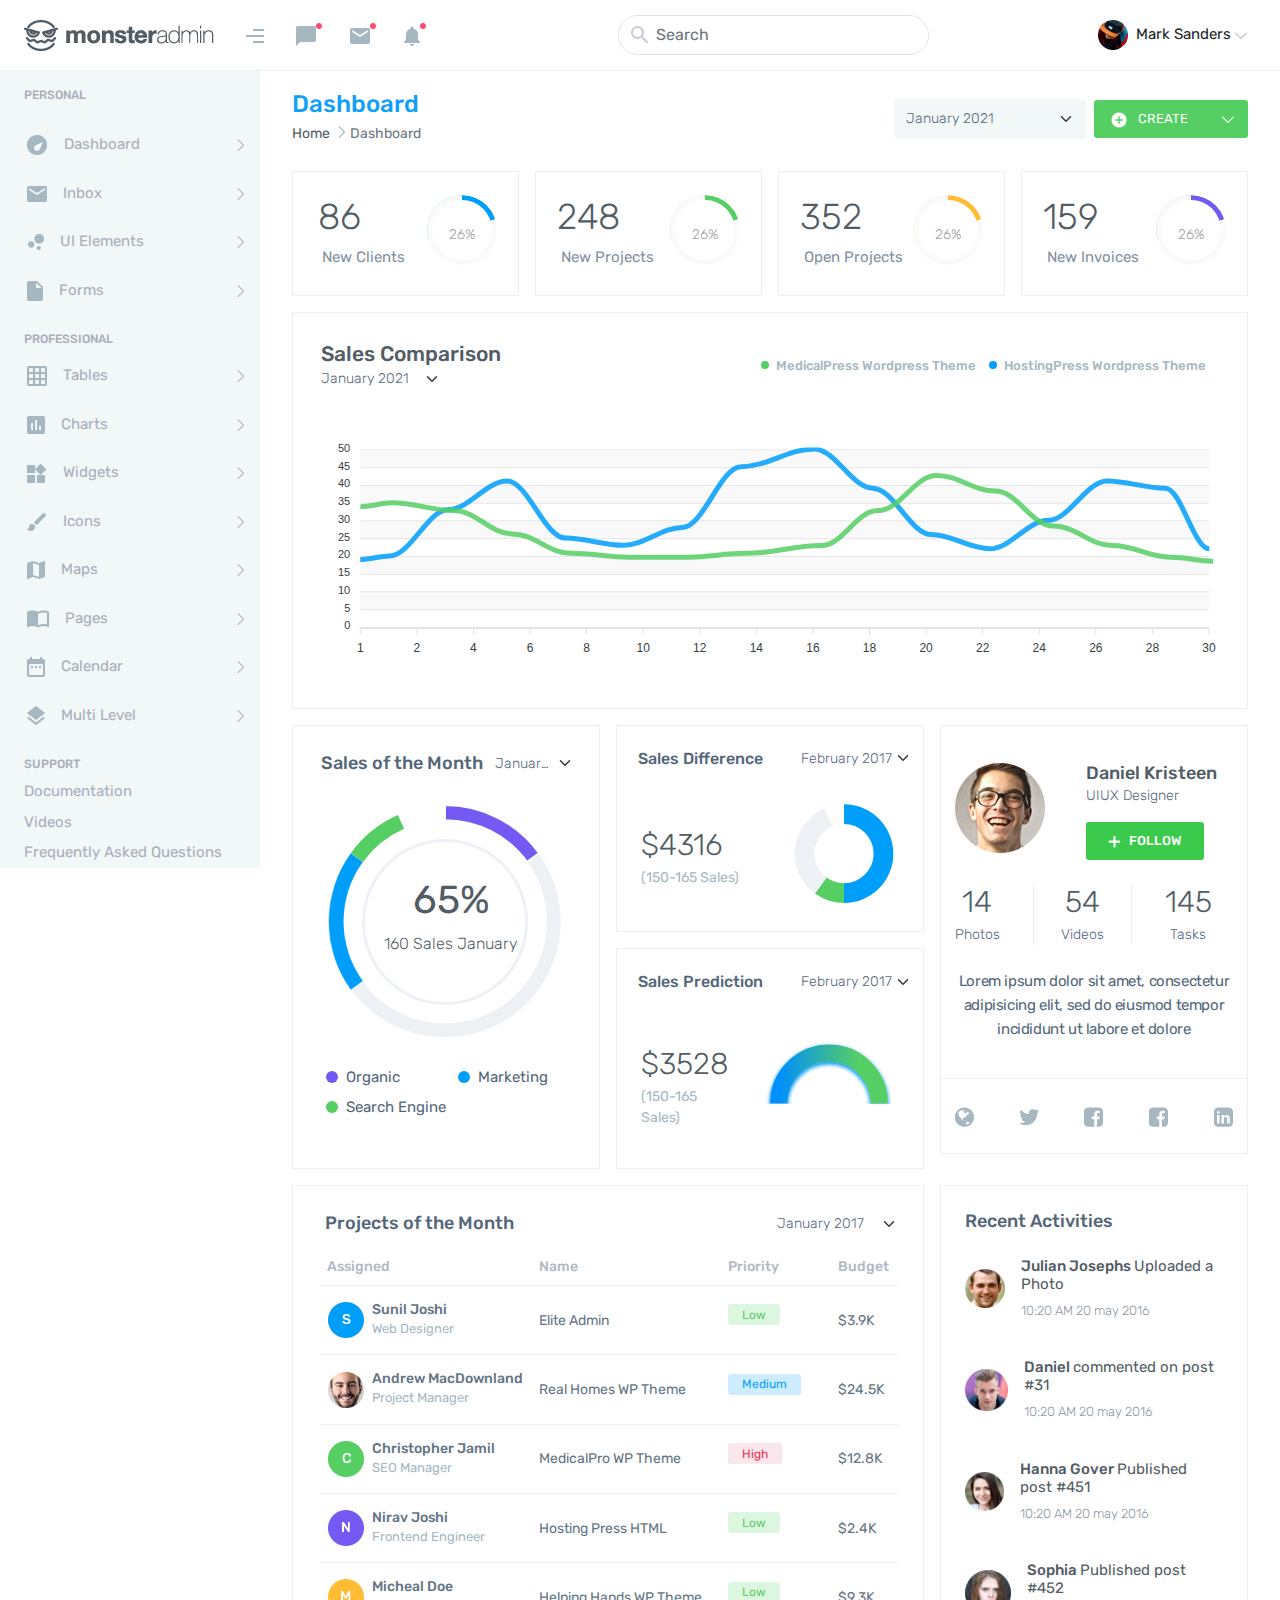
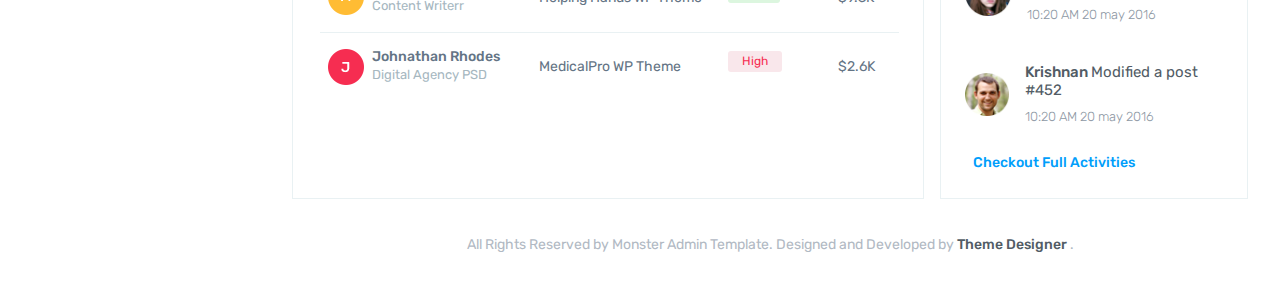
==== commit 7b91ca3c: "Fixes." ====
--- a/index.html
+++ b/index.html
@@ -152,7 +152,7 @@
                 <a href="./index2.html" class="text-decoration-none sidebar-sublink">Complexed One</a>
               </div>
               <div class="d-flex justify-content-between w-100 side-sublink align-items-center">
-                <a href="#" class="text-decoration-none sidebar-sublink">Simple Version</a>
+                <a href="./index3.html" class="text-decoration-none sidebar-sublink">Simple Version</a>
               </div>
             </li>
           </ul>
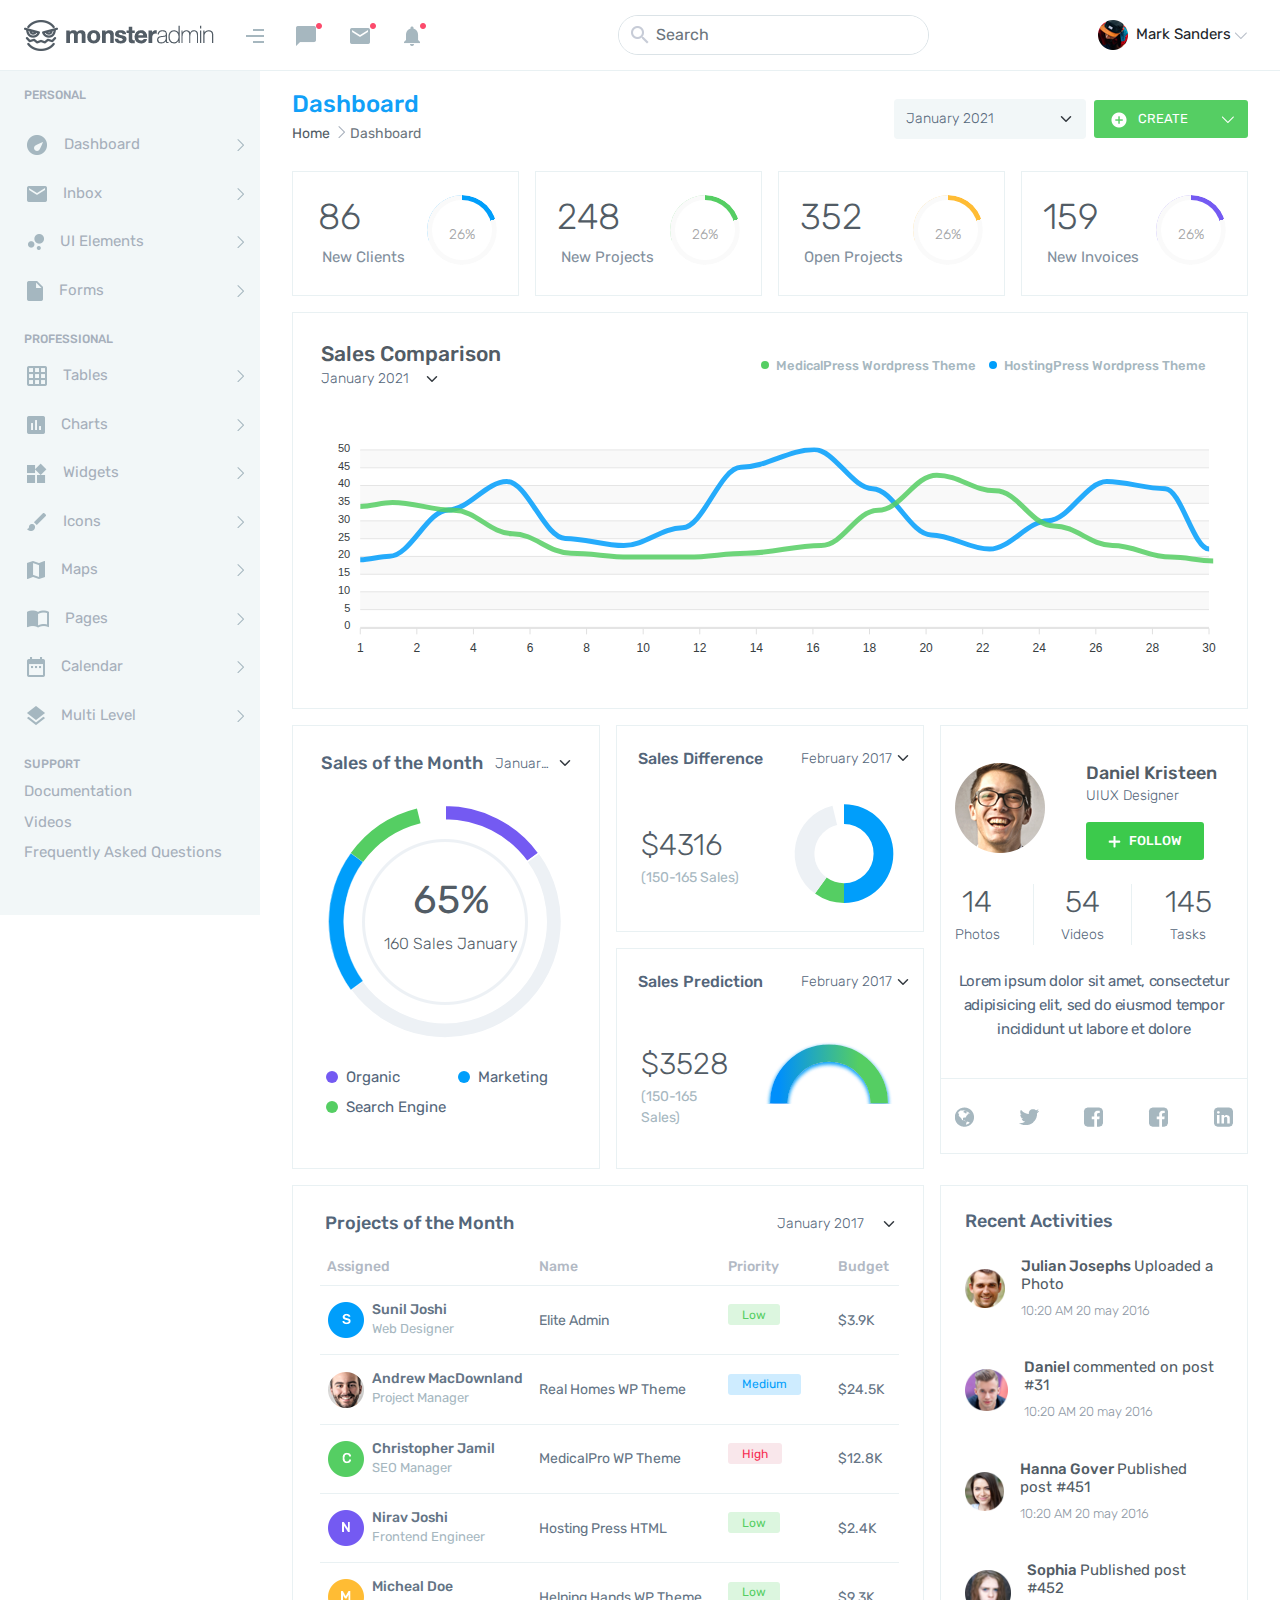
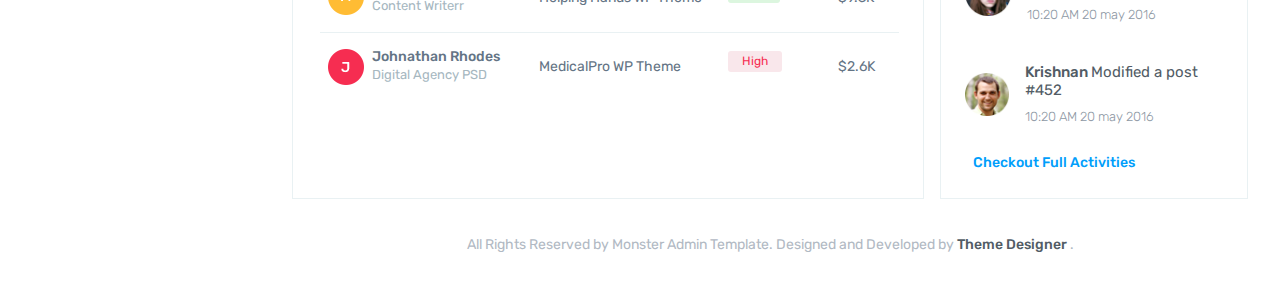
==== commit 1d0ab843: "Fixes." ====
--- a/index.html
+++ b/index.html
@@ -127,7 +127,7 @@
   ------------------------------------------------->
   <aside class="side-bar position-fixed minimize-sidebar">
     <div>
-      <ul class="sidebar-style p-0">
+      <ul class="sidebar-style p-0 vh-100">
         <li>
           <div class="d-flex w-100 sidebar-link ps-0 align-items-center">
             <span class="sidebar-title ps-4">PERSONAL</span>
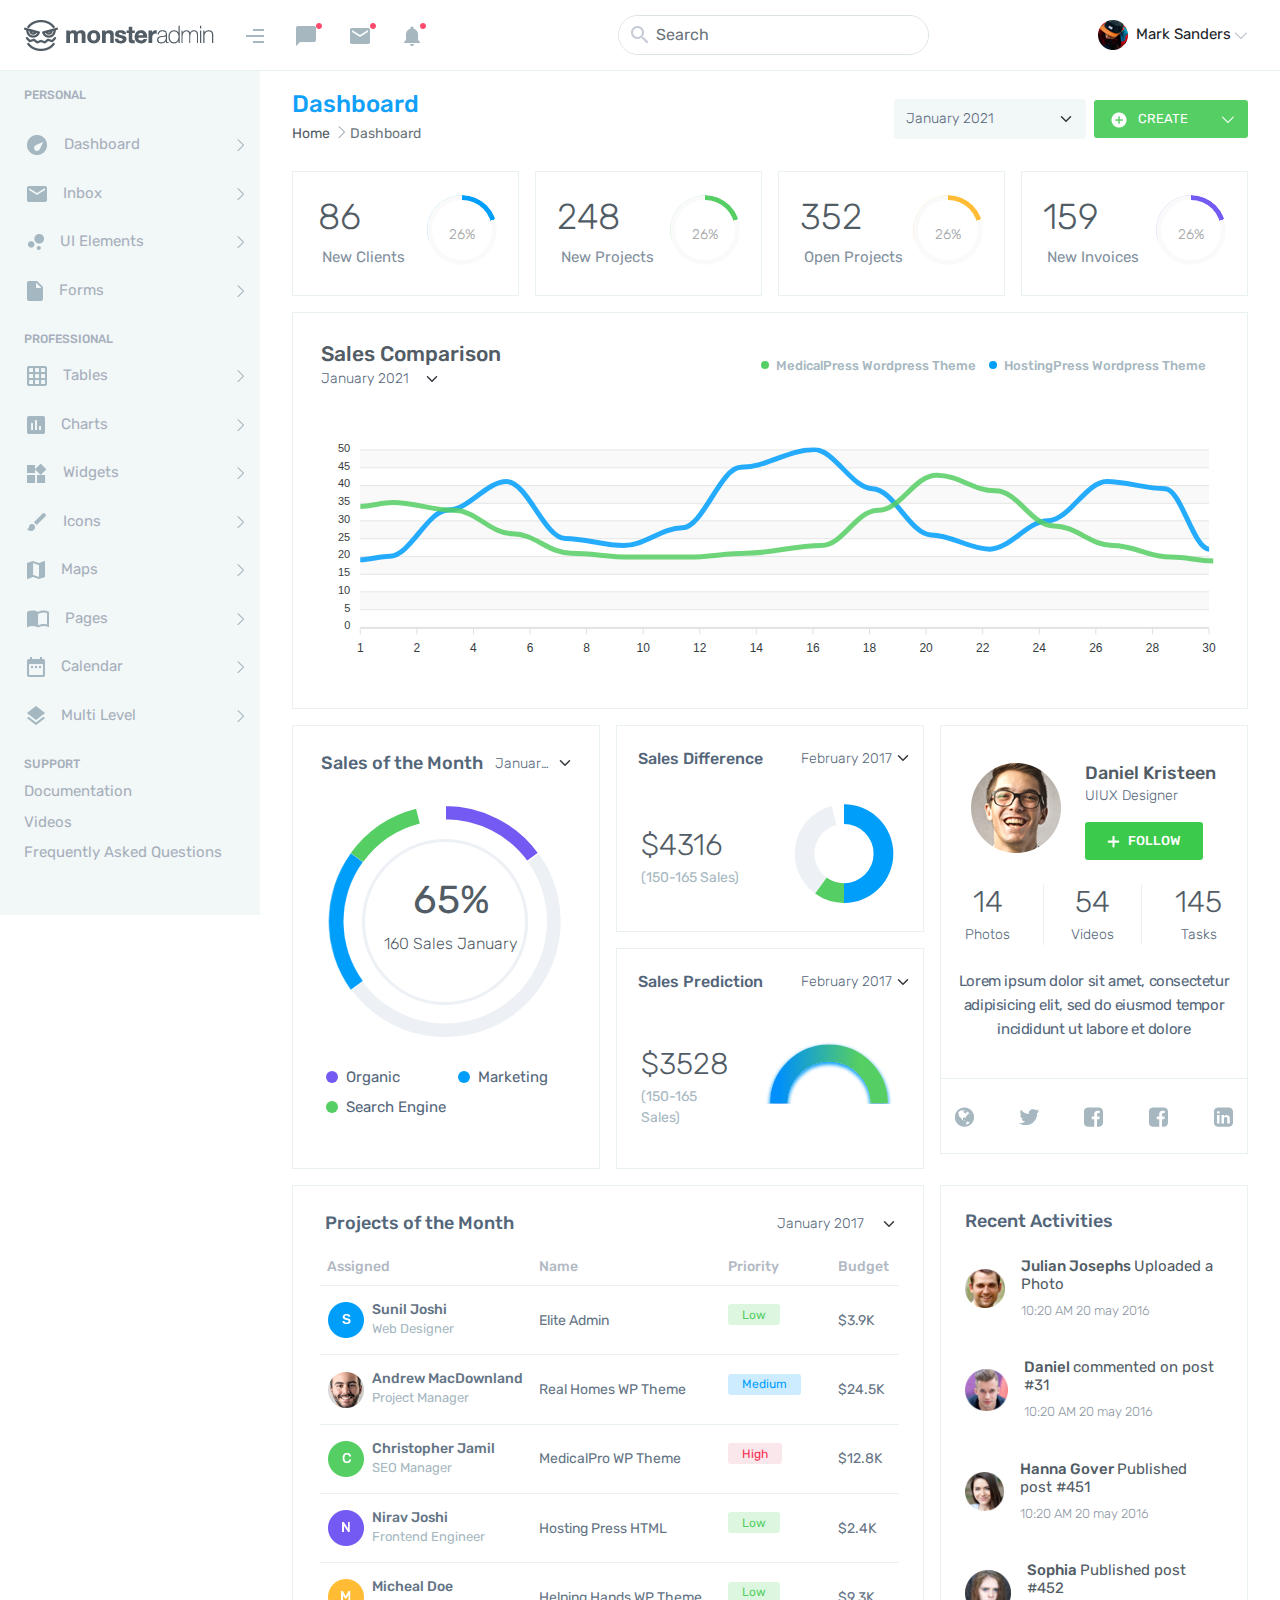
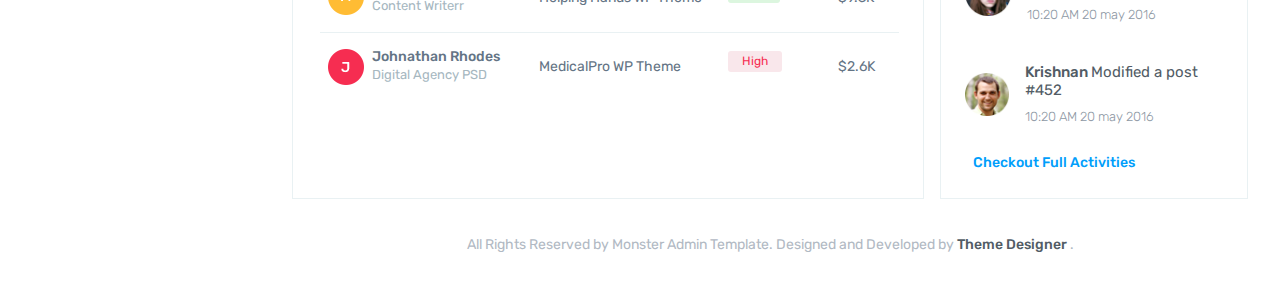
==== commit c3a31343: "Fixes." ====
--- a/index.html
+++ b/index.html
@@ -169,10 +169,10 @@
           <ul class="list-style-none d-none">
             <li>
               <div class="d-flex justify-content-between w-100 side-sublink align-items-center">
-                <a href="#" class="text-decoration-none sidebar-sublink">Minimal Version</a>
-              </div>
-              <div class="d-flex justify-content-between w-100 side-sublink align-items-center">
-                <a href="#" class="text-decoration-none sidebar-sublink">Complexed One</a>
+                <a href="index4.html" class="text-decoration-none sidebar-sublink">Minimal Version</a>
+              </div>
+              <div class="d-flex justify-content-between w-100 side-sublink align-items-center">
+                <a href="index5.html" class="text-decoration-none sidebar-sublink">Complexed One</a>
               </div>
               <div class="d-flex justify-content-between w-100 side-sublink align-items-center">
                 <a href="#" class="text-decoration-none sidebar-sublink">Simple Version</a>
@@ -740,11 +740,11 @@
           ------------------------------------------------->
           <div class="col-xl-4">
             <div class="card-box side-p">
-              <div class="d-flex flex-xl-row flex-column justify-content-between mt-3">
+              <div class="d-flex flex-xl-row flex-column mt-3 justify-content-center">
                 <div class="d-flex justify-content-center mb-3 mb-xl-0">
                   <div><img class="img-fluid " src="./images/danil-pic.png" alt=""></div>
                 </div>
-                <div class="pe-xl-3 text-center text-xl-start ms-xl-3">
+                <div class="text-center text-xl-start ms-xl-4">
                   <a href="#" class="text-decoration-none">
                     <h4 class="daniel-pro mb-0 ps-0 text-nowrap">Daniel Kristeen</h4>
                   </a>
@@ -754,7 +754,7 @@
                 </div>
               </div>
 
-              <div class="d-flex my-4 justify-content-center justify-content-xl-start">
+              <div class="d-flex my-4 justify-content-center">
                 <div class="text-center">
                   <h6 class="card-total-counts mb-1">14</h6>
                   <p class="p-tag mb-0">Photos</p>
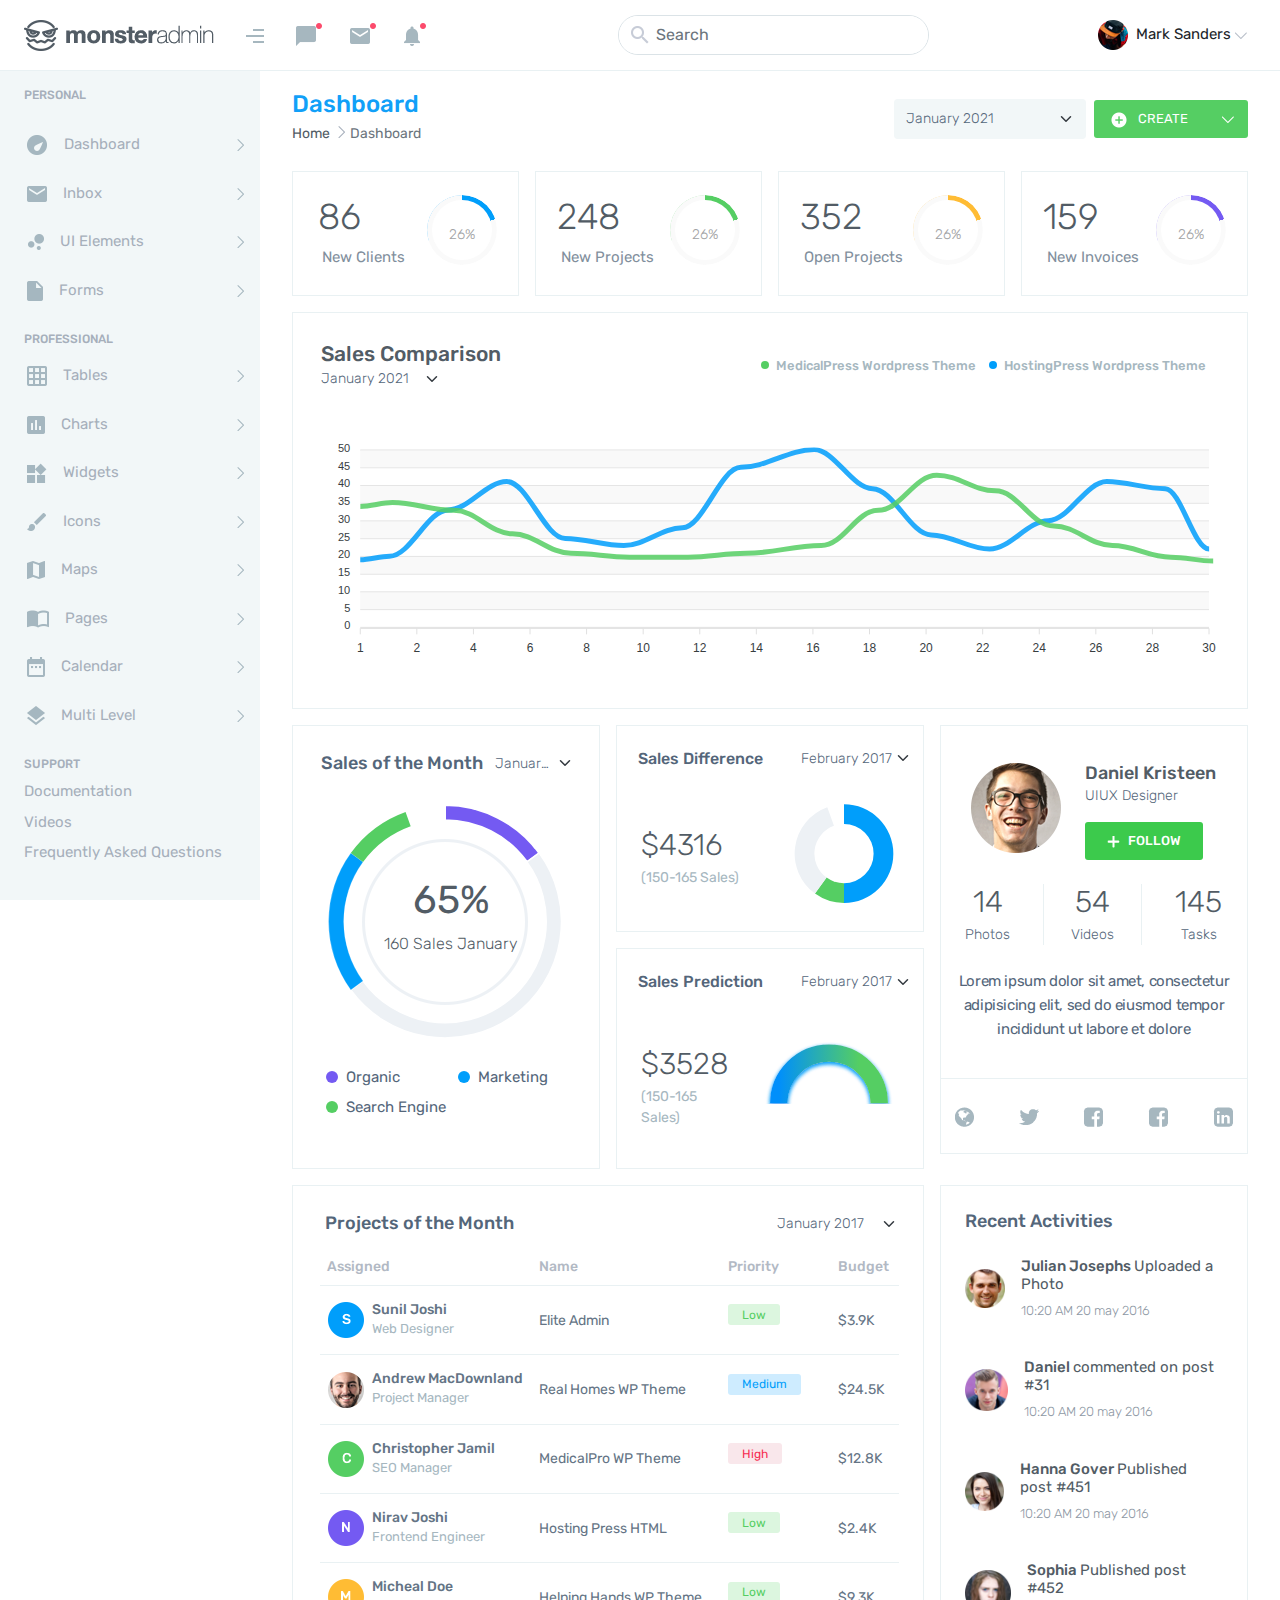
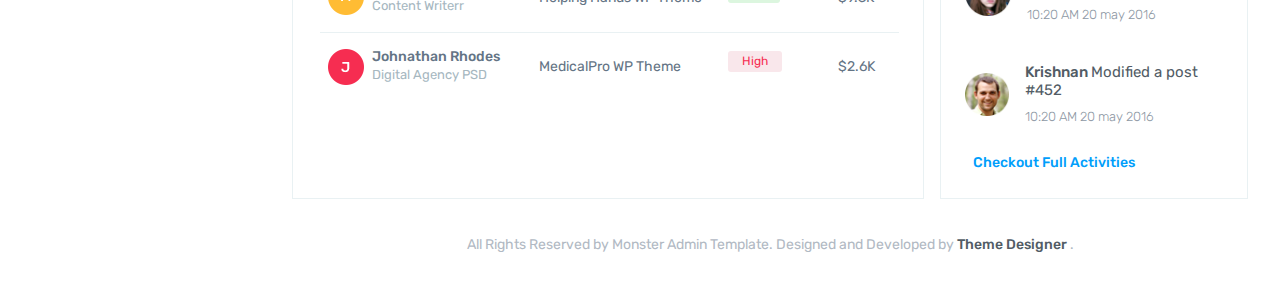
==== commit 21f26bd7: "Fixed sidebar." ====
--- a/index.html
+++ b/index.html
@@ -126,8 +126,8 @@
     Start sidebar
   ------------------------------------------------->
   <aside class="side-bar position-fixed minimize-sidebar">
-    <div>
-      <ul class="sidebar-style p-0 vh-100">
+    <div class="h-100">
+      <ul class="sidebar-style p-0 h-100">
         <li>
           <div class="d-flex w-100 sidebar-link ps-0 align-items-center">
             <span class="sidebar-title ps-4">PERSONAL</span>
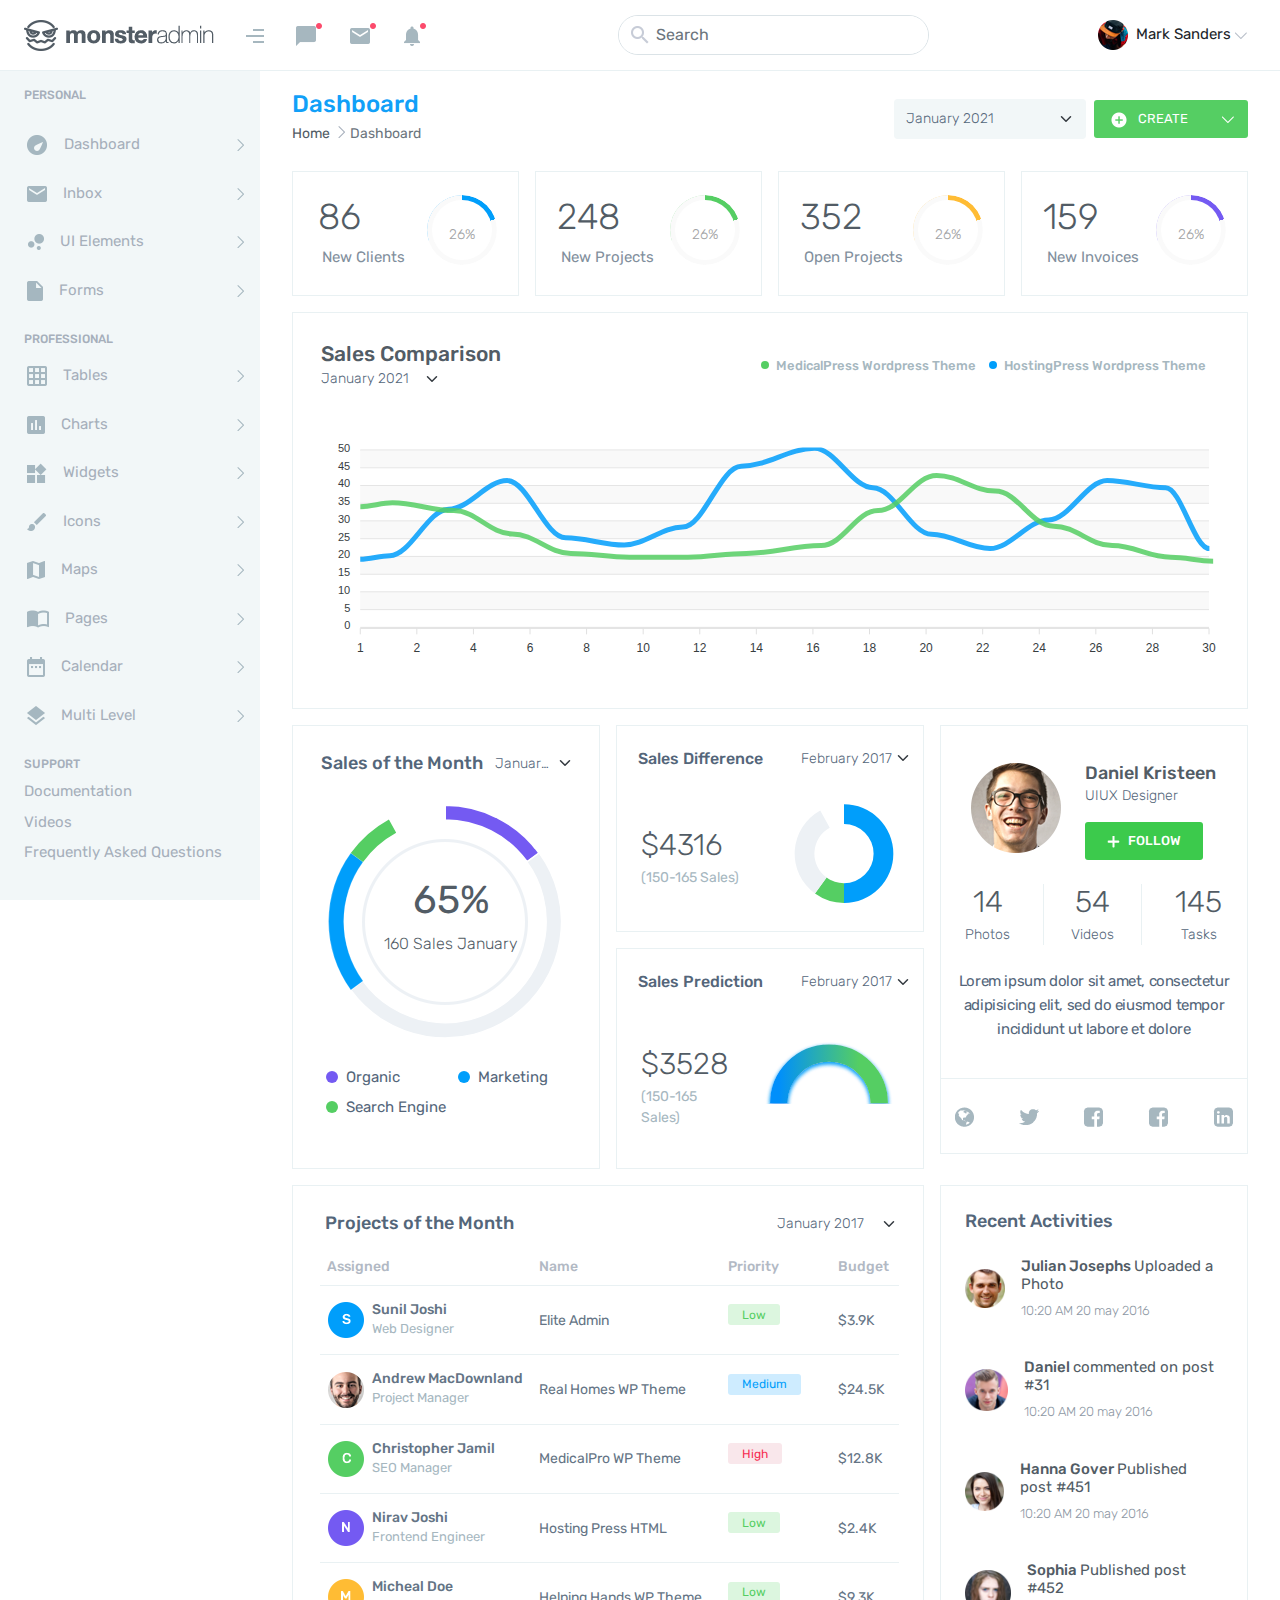
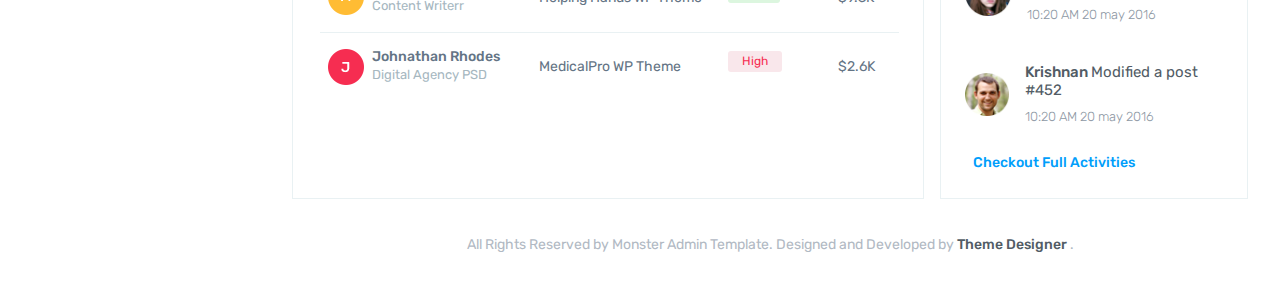
